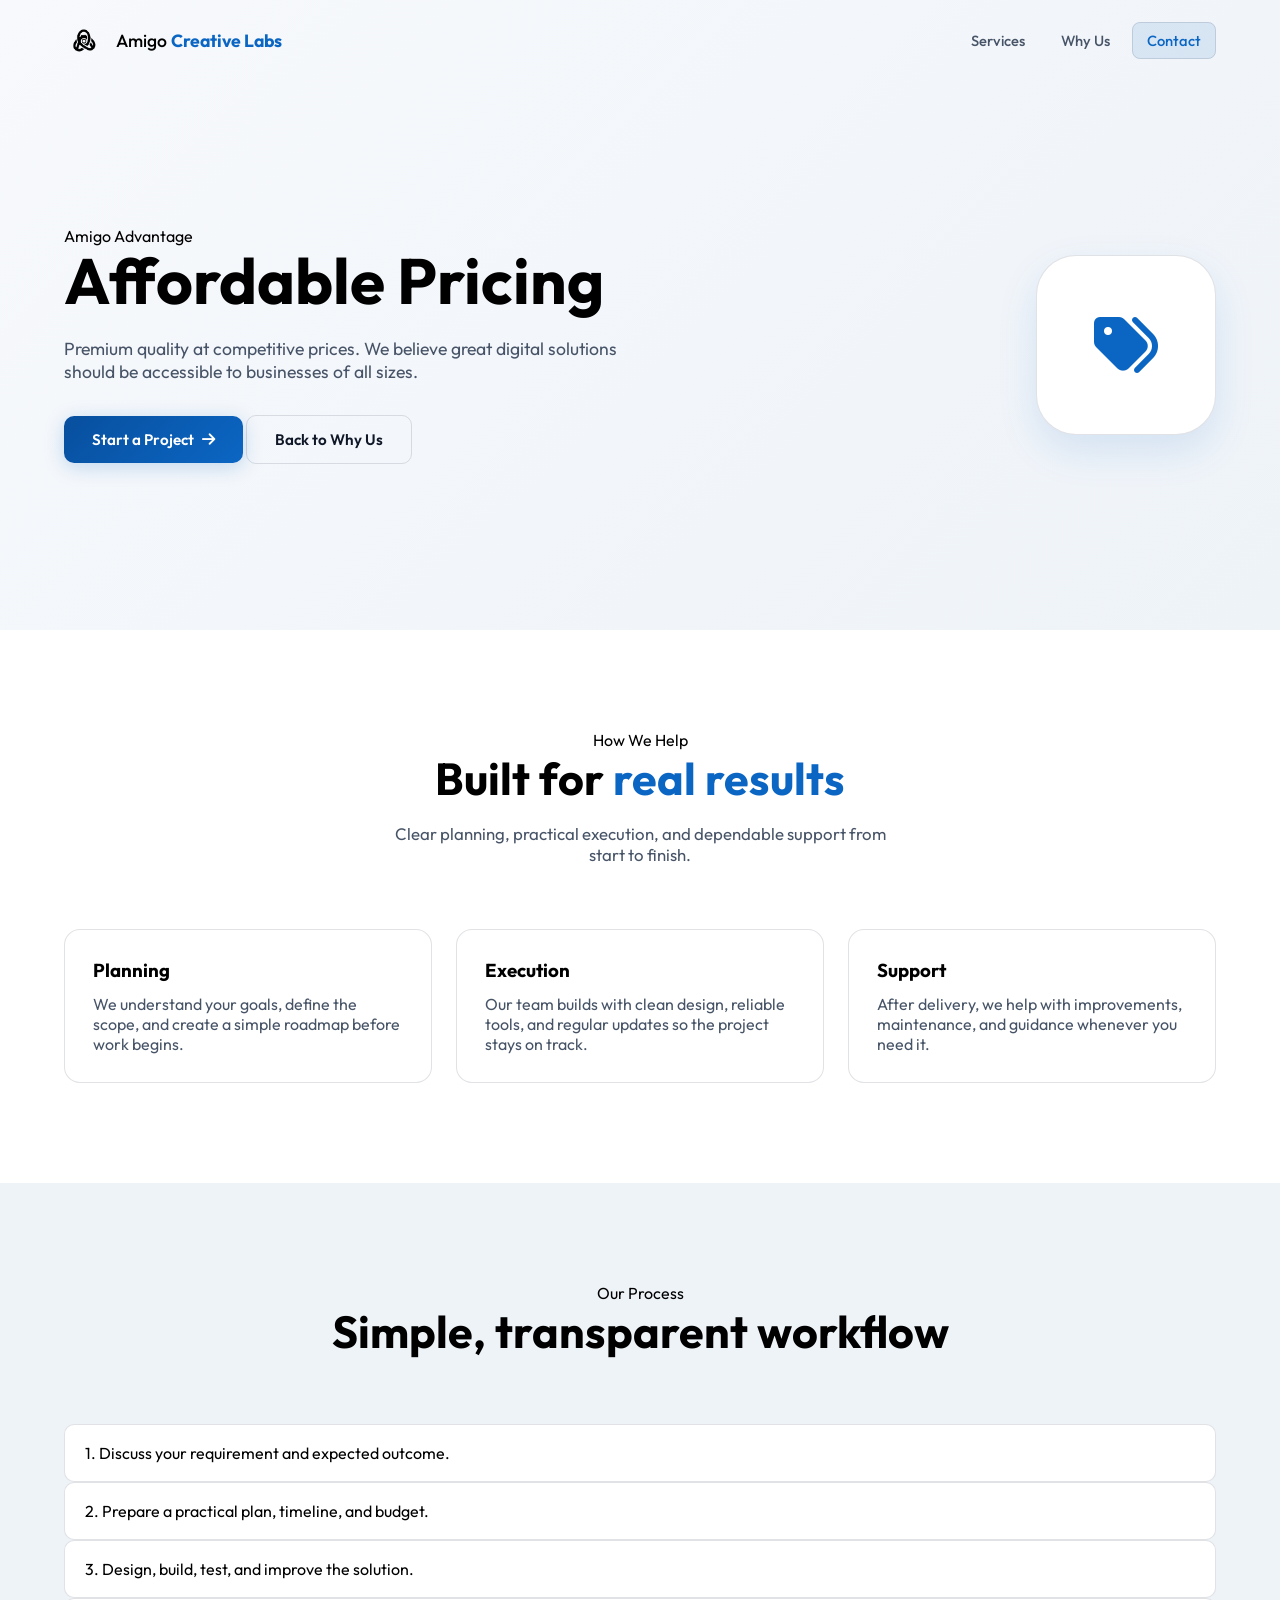
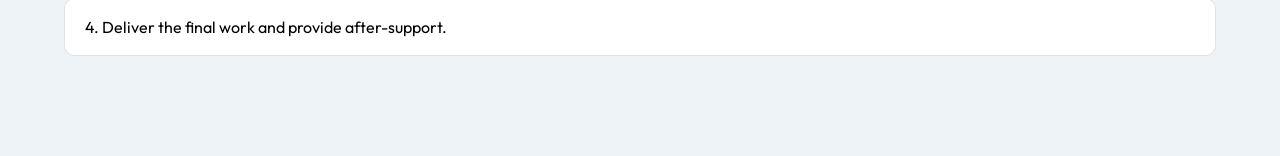
==== pages/advantages/affordable-pricing.html @ 3d48fb28 "first commit" ====
<!DOCTYPE html>
<html lang="en">
<head>
  <meta charset="UTF-8" />
  <meta name="viewport" content="width=device-width, initial-scale=1.0" />
  <title>Affordable Pricing | Amigo Creative Labs</title>
  <link rel="stylesheet" href="../../style.css" />
  <link rel="stylesheet" href="https://cdnjs.cloudflare.com/ajax/libs/font-awesome/6.5.0/css/all.min.css" />
  <link href="https://fonts.googleapis.com/css2?family=Outfit:wght@300;400;500;600;700;800&family=Space+Mono:wght@400;700&display=swap" rel="stylesheet" />
</head>
<body>
  <nav id="navbar" class="scrolled">
    <div class="nav-container">
      <a href="../../index.html#home" class="nav-logo">
        <img src="../../logo bg.png" alt="Amigo Creative Labs" />
        <span>Amigo <strong>Creative Labs</strong></span>
      </a>
      <ul class="nav-links open-on-page">
        <li><a href="../../index.html#services">Services</a></li>
        <li><a href="../../index.html#why-us">Why Us</a></li>
        <li><a href="../../index.html#contact" class="nav-cta">Contact</a></li>
      </ul>
    </div>
  </nav>
  <main>
    <section class="page-hero">
      <div class="container page-hero-grid">
        <div>
          <div class="section-label">Amigo Advantage</div>
          <h1>Affordable Pricing</h1>
          <p>Premium quality at competitive prices. We believe great digital solutions should be accessible to businesses of all sizes.</p>
          <a href="../../index.html#contact" class="btn btn-primary">Start a Project <i class="fas fa-arrow-right"></i></a>
          <a href="../../index.html#why-us" class="btn btn-outline">Back to Why Us</a>
        </div>
        <div class="page-icon"><i class="fas fa-tags"></i></div>
      </div>
    </section>
    <section class="section-pad">
      <div class="container">
        <div class="section-head">
          <div class="section-label">How We Help</div>
          <h2>Built for <span class="accent-text">real results</span></h2>
          <p>Clear planning, practical execution, and dependable support from start to finish.</p>
        </div>
        <div class="detail-grid">
          <article class="detail-card"><h3>Planning</h3><p>We understand your goals, define the scope, and create a simple roadmap before work begins.</p></article>
          <article class="detail-card"><h3>Execution</h3><p>Our team builds with clean design, reliable tools, and regular updates so the project stays on track.</p></article>
          <article class="detail-card"><h3>Support</h3><p>After delivery, we help with improvements, maintenance, and guidance whenever you need it.</p></article>
        </div>
      </div>
    </section>
    <section class="section-pad about">
      <div class="container">
        <div class="section-head">
          <div class="section-label">Our Process</div>
          <h2>Simple, transparent workflow</h2>
        </div>
        <ol class="process-list">
          <li>1. Discuss your requirement and expected outcome.</li>
          <li>2. Prepare a practical plan, timeline, and budget.</li>
          <li>3. Design, build, test, and improve the solution.</li>
          <li>4. Deliver the final work and provide after-support.</li>
        </ol>
      </div>
    </section>
  </main>
  <script src="../../script.js"></script>
  
</body>
</html>
---- style.css ----
:root {
  color-scheme: light dark;

  --bg: #f7f9fc;
  --bg2: #eef3f8;
  --surface: #ffffff;
  --surface2: #f3f6fb;
  --border: rgba(15, 23, 42, 0.12);
  --text: #101828;
  --text-muted: #475467;
  --accent: #0b66c3;
  --accent2: #084f9e;
  --accent-glow: rgba(11, 102, 195, 0.11);
  --button-text: #ffffff;
  --white: #ffffff;
  --overlay-text: #ffffff;
  --navbar-shadow: 5 4px 24px rgba(15, 23, 42, 0.08);
  --hero-card-bg: rgba(255, 255, 255, 0.84);
  --radius: 16px;
  --radius-sm: 10px;
  --shadow: 0 10px 32px rgba(15, 23, 42, 0.10);
  --shadow-accent: 0 16px 40px rgba(11, 102, 195, 0.12);
  --transition: all 0.3s ease;
  --font: 'Outfit', sans-serif;
  --font-mono: 'Space Mono', monospace;
}

@media (prefers-color-scheme: dark) {
  :root {
    --bg: #0b1220;
    --bg2: #101827;
    --surface: #151f31;
    --surface2: #1b2638;
    --border: rgba(226, 232, 240, 0.14);
    --text: #f8fafc;
    --text-muted: #cbd5e1;
    --accent: #62b6ff;
    --accent2: #2f80ed;
    --accent-glow: rgba(98, 182, 255, 0.16);
    --button-text: #07111f;
    --navbar-shadow: 0 4px 24px rgba(0, 0, 0, 0.35);
    --hero-card-bg: rgba(21, 31, 49, 0.88);
    --shadow: 0 10px 32px rgba(0, 0, 0, 0.35);
    --shadow-accent: 0 16px 40px rgba(47, 128, 237, 0.18);
  }
}

*, *::before, *::after { box-sizing: border-box; margin: 0; padding: 0; }

html { scroll-behavior: smooth; }

body {
  font-family: var(--font);
  background:
    radial-gradient(circle at top left, var(--accent-glow), transparent 32rem),
   
}

body.loading { overflow: hidden; }

img { max-width: 100%; display: block; }
a { text-decoration: none; color: inherit; }
ul { list-style: none; }

.container {
  max-width: 1200px;
  margin: 0 auto;
  padding: 0 24px;
}

.section-pad { padding: 100px 0; }

.section-head {
  text-align: center;
  margin-bottom: 64px;
}
.section-head h2 { font-size: clamp(2rem, 4vw, 2.8rem); font-weight: 700; margin-bottom: 16px; }
.section-head p { color: var(--text-muted); max-width: 520px; margin: 0 auto; font-size: 1.05rem; }

.accent-text {
  color: var(--accent);
  position: relative;
}
rom { width: 0; } to { width: 100%; } 
@keyframes pulse { 0%, 100% { opacity: 1; transform: scale(1); } 50% { opacity: 0.6; transform: scale(0.95); } }

/* Navbar */
#navbar {
  position: fixed;
  top: 0; left: 0; right: 0;
  z-index: 1000;
  padding: 20px 0;
  transition: var(--transition);
  
}
#navbar.scrolled {
  background: color-mix(in srgb, var(--bg) 75%, transparent);

  backdrop-filter: blur(24px);
  -webkit-backdrop-filter: blur(24px);

  border-bottom: 1px solid var(--border);
  box-shadow: 0 8px 32px rgba(0,0,0,.12);

  padding: 12px 0;
}
.nav-container {
  max-width: 1200px;
  margin: 0 auto;
  padding: 0 24px;
  display: flex;
  align-items: center;
  justify-content: space-between;
}
.nav-logo {
  display: flex;
  align-items: center;
  gap: 12px;
  font-size: 1.1rem;
  font-weight: 500;
}
.nav-logo img {
  width: 40px;
  height: 40px;
  object-fit: contain;
  filter: brightness(2) invert(0);
}
.nav-logo strong { color: var(--accent); font-weight: 700; }
.nav-links {
  display: flex;
  align-items: center;
  gap: 8px;
}
.nav-links a {
  font-size: 0.92rem;
  font-weight: 500;
  color: var(--text-muted);
  padding: 8px 14px;
  border-radius: 8px;
  transition: var(--transition);
}
.nav-links a:hover { color: var(--text); background: var(--surface); }
.nav-links .nav-cta {
  color: var(--accent);
  border: 1px solid var(--border);
  background: var(--accent-glow);
}
.nav-links .nav-cta:hover { background: var(--accent); color: var(--button-text); }

.hamburger {
  display: none;
  flex-direction: column;
  gap: 5px;
  background: none;
  border: none;
  cursor: pointer;
  padding: 6px;
}
.hamburger span {
  display: block; width: 24px; height: 2px;
  background: var(--text);
  border-radius: 2px;
  transition: var(--transition);
}
.hamburger.active span:nth-child(1) { transform: translateY(7px) rotate(45deg); }
.hamburger.active span:nth-child(2) { opacity: 0; }
.hamburger.active span:nth-child(3) { transform: translateY(-7px) rotate(-45deg); }

/* Buttons */
.btn {
  display: inline-flex;
  align-items: center;
  gap: 8px;
  padding: 14px 28px;
  border-radius: var(--radius-sm);
  font-family: var(--font);
  font-size: 0.95rem;
  font-weight: 600;
  cursor: pointer;
  border: none;
  transition: var(--transition);
}
.btn-primary {
  background: linear-gradient(135deg, var(--accent2), var(--accent));
  color: var(--button-text);
  box-shadow: 0 4px 20px rgba(11, 102, 195, 0.22);
}
.btn-primary:hover {
  transform: translateY(-2px);
  box-shadow: 0 8px 30px rgba(0, 170, 255, 0.4);
}
.btn-outline {
  background: transparent;
  color: var(--text);
  border: 1px solid var(--border);
}
.btn-outline:hover {
  background: var(--surface);
  border-color: var(--accent);
  color: var(--accent);
  transform: translateY(-2px);
}
.full-width { width: 100%; justify-content: center; }

/* Hero */
.hero {
  min-height: 100vh;
  display: grid;
  grid-template-columns: 1fr 1fr;
  align-items: center;
  gap: 64px;
  padding: 120px 5% 80px;
  position: relative;
  overflow: hidden;
  max-width: 1300px;
  margin: 0 auto;
}

.hero-bg {
  position: fixed;
  inset: 0;
  pointer-events: none;
  z-index: -1;
}
.hero-glow {
  position: absolute;
  border-radius: 50%;
  filter: blur(80px);
  opacity: 0.18;
}
.g1 {
  width: 500px; height: 500px;
  background: radial-gradient(circle, #0066cc, transparent);
  top: -100px; left: -100px;
}
.g2 {
  width: 400px; height: 400px;
  background: radial-gradient(circle, #00aaff, transparent);
  bottom: 0; right: 0;
}
.grid-overlay {
  position: absolute;
  inset: 0;
  background-image:
    linear-gradient(var(--border) 1px, transparent 1px),
    linear-gradient(90deg, var(--border) 1px, transparent 1px);
  background-size: 60px 60px;
  opacity: 0.4;
 
}

.hero-badge {
  display: inline-flex;
  align-items: center;
  gap: 8px;
  font-family: var(--font-mono);
  font-size: 0.78rem;
  letter-spacing: 1px;
  color: var(--accent);
  background: var(--accent-glow);
  border: 1px solid var(--border);
  padding: 6px 16px;
  border-radius: 100px;
  margin-bottom: 24px;
}
.hero-badge i { font-size: 0.6rem; animation: blink 1.5s infinite; }
@keyframes blink { 0%, 100% { opacity: 1; } 50% { opacity: 0.3; } }

.hero-content h1 {
  font-size: clamp(2.4rem, 5vw, 4rem);
  font-weight: 800;
  line-height: 1.15;
  margin-bottom: 20px;
  letter-spacing: -0.5px;
}
.hero-content p {
  font-size: 1.1rem;
  color: var(--text-muted);
  max-width: 480px;
  margin-bottom: 36px;
  
}
.hero-btns { display: flex; gap: 16px; flex-wrap: wrap; margin-bottom: 48px; }
.hero-stats { display: flex; align-items: center; gap: 24px; }
.stat span {
  display: block;
  font-size: 1.8rem;
  font-weight: 800;
  color: var(--accent);
  font-family: var(--font-mono);
  line-height: 1;
}
.stat p { font-size: 0.82rem; color: var(--text-muted); margin-top: 4px; }
.stat-divider { width: 1px; height: 40px; background: var(--border); }

.hero-visual {
  position: relative;
  display: flex;
  align-items: center;
  justify-content: center;

}
.hero-img-wrap {
  width: 100%;
  max-width: 440px;
  border-radius: 24px;
  overflow: hidden;
  border: 1px solid var(--border);
  box-shadow: var(--shadow-accent);
  position: relative;
  z-index: 1;
}
.hero-img-wrap img { width: 100%; height: auto; }

.hero-card-float {
  position: absolute;
  display: flex;
  align-items: center;
  gap: 10px;
  background: var(--hero-card-bg);
  border: 1px solid var(--border);
  border-radius: 12px;
  padding: 12px 18px;
  font-size: 0.85rem;
  font-weight: 600;
  color: var(--text);
  z-index: 2;
  box-shadow: var(--shadow);
}
.hero-card-float i { color: var(--accent); font-size: 1rem; }
.card-1 { top: 10%; left: -10%; animation: floatY 3s ease-in-out infinite; }
.card-2 { bottom: 20%; right: -12%; animation: floatY 3.5s ease-in-out infinite 0.5s; }
.card-3 { top: 60%; left: -12%; animation: floatY 4s ease-in-out infinite 1s; }

@keyframes floatY {
  0%, 100% { transform: translateY(0); }
  50% { transform: translateY(-10px); }
}

/* About */
.about { background: var(--bg2); }
.about-grid {
  display: grid;
  grid-template-columns: 1fr 1fr;
  gap: 80px;
  align-items: center;
}
.about-img-wrap {
  position: relative;
  border-radius: 24px;
  overflow: hidden;
  border: 1px solid var(--border);
}
.about-img-wrap img { width: 100%; height: 100%; object-fit: cover; }
.about-img-badge {
  position: absolute;
  bottom: 20px; right: 0px;
  background: var(--surface2);
  border: 1px solid var(--border);
  border-radius: 12px;
  padding: 16px 20px;
  display: flex;
  align-items: center;
  gap: 12px;
  box-shadow: var(--shadow);
}
.about-img-badge i { font-size: 1.4rem; color: blue; }
.about-img-badge strong { display: block; font-weight: 700; font-size: 0.95rem; }
.about-img-badge span { font-size: 0.78rem; color: var(--text-muted); }

.about-text-col .section-label { margin-bottom: 16px; }
.about-text-col h2 { font-size: clamp(1.8rem, 3vw, 2.5rem); font-weight: 700; margin-bottom: 20px; }
.about-text-col p { color: var(--text-muted); margin-bottom: 16px; }
.about-cards {
  display: grid;
  grid-template-columns: 1fr 1fr;
  gap: 16px;
  margin: 32px 0;
}
.about-stat-card {
  background: var(--surface);
  border: 1px solid var(--border);
  border-radius: var(--radius-sm);
  padding: 18px;
  display: flex;
  align-items: center;
  gap: 14px;
  transition: var(--transition);
}
.about-stat-card:hover { border-color: var(--accent); transform: translateY(-2px); }
.about-stat-card i { font-size: 1.4rem; color: var(--accent); }
.about-stat-card strong { display: block; font-size: 1.2rem; font-weight: 700; font-family: var(--font-mono); }
.about-stat-card span { font-size: 0.8rem; color: var(--text-muted); }

/* Services */
.services { background: var(--bg); }
.services-grid {
  display: grid;
  grid-template-columns: repeat(3, 1fr);
  gap: 24px;
}
.service-card {
  background: var(--surface);
  border: 1px solid var(--border);
  border-radius: var(--radius);
  padding: 36px 28px;
  transition: var(--transition);
  position: relative;
  overflow: hidden;
}
.service-card::before {
  content: '';
  position: absolute;
  top: 0; left: 0; right: 0;
  height: 2px;
  background: linear-gradient(90deg, var(--accent2), var(--accent));
  opacity: 0;
  transition: var(--transition);
}
.service-card:hover { transform: translateY(-6px); border-color: var(--accent); box-shadow: var(--shadow-accent); }
.service-card:hover::before { opacity: 1; }
.service-icon {
  width: 56px; height: 56px;
  background: var(--accent-glow);
  border: 1px solid var(--border);
  border-radius: 14px;
  display: flex;
  align-items: center;
  justify-content: center;
  font-size: 1.4rem;
  color: var(--accent);
  margin-bottom: 20px;
  transition: var(--transition);
}
.service-card:hover .service-icon { background: var(--accent); color: var(--overlay-text); border-color: transparent; }
.service-card h3 { font-size: 1.15rem; font-weight: 600; margin-bottom: 12px; }
.service-card p { color: var(--text-muted); font-size: 0.9rem; line-height: 1.7; margin-bottom: 20px; }
.service-link {
  display: inline-flex;
  align-items: center;
  gap: 8px;
  font-size: 0.85rem;
  font-weight: 600;
  color: var(--accent);
  transition: var(--transition);
}
.service-link:hover { gap: 12px; }

/* Why Us */
.why-us { background: var(--bg2); }
.why-grid {
  display: grid;
  grid-template-columns: repeat(4, 1fr);
  gap: 24px;
}
.why-card {
  background: var(--surface);
  border: 1px solid var(--border);
  border-radius: var(--radius);
  padding: 36px 24px;
  text-align: center;
  transition: var(--transition);
}
.why-card:hover { transform: translateY(-6px); border-color: var(--accent); box-shadow: var(--shadow-accent); }
.why-icon {
  width: 68px; height: 68px;
  background: var(--accent-glow);
  border: 1px solid var(--border);
  border-radius: 50%;
  display: flex;
  align-items: center;
  justify-content: center;
  font-size: 1.5rem;
  color: var(--accent);
  margin: 0 auto 20px;
  transition: var(--transition);
}
.why-card:hover .why-icon { background: var(--accent); color: var(--overlay-text); }
.why-card h3 { font-size: 1.05rem; font-weight: 600; margin-bottom: 12px; }
.why-card p { color: var(--text-muted); font-size: 0.88rem; }

/* Portfolio */
.portfolio { background: var(--bg); }
.portfolio-grid {
  display: grid;
  grid-template-columns: repeat(3, 1fr);
  gap: 20px;
}
.portfolio-item { border-radius: var(--radius); overflow: hidden; }
.portfolio-img {
  position: relative;
  aspect-ratio: 4/3;
  cursor: pointer;
  overflow: hidden;
}
.portfolio-placeholder {
  width: 100%;
  height: 100%;
  background: var(--surface2);
  border: 1px solid var(--border);
  display: flex;
  flex-direction: column;
  align-items: center;
  justify-content: center;
  gap: 12px;
  color: var(--text-muted);
  transition: var(--transition);
}
.portfolio-placeholder i { font-size: 2.5rem; color: var(--accent); opacity: 0.5; }
.portfolio-placeholder span { font-size: 0.9rem; font-weight: 500; }
.portfolio-overlay {
  position: absolute;
  inset: 0;
  background: linear-gradient(to top, rgba(0,40,80,0.95) 0%, rgba(0,102,204,0.7) 100%);
  display: flex;
  flex-direction: column;
  align-items: center;
  justify-content: center;
  gap: 6px;
  opacity: 0;
  transform: scale(1.05);
  transition: all 0.35s ease;
}
.portfolio-item:hover .portfolio-overlay { opacity: 1; transform: scale(1); }
.portfolio-item:hover .portfolio-placeholder { transform: scale(1.05); }
.portfolio-overlay h4 { font-size: 1rem; font-weight: 600; color: var(--overlay-text); }
.portfolio-overlay p { font-size: 0.82rem; color: rgba(255,255,255,0.7); }
.portfolio-btn {
  margin-top: 10px;
  width: 40px; height: 40px;
  background: var(--accent);
  border-radius: 50%;
  display: flex;
  align-items: center;
  justify-content: center;
  color: var(--overlay-text);
  font-size: 0.8rem;
  transition: var(--transition);
}
.portfolio-btn:hover { background: var(--overlay-text); color: var(--accent); }

/* Testimonials */
.testimonials { background: var(--bg2); }
.testimonial-slider { overflow: hidden; position: relative; }
.testimonial-track {
  display: flex;
  transition: transform 0.5s ease;
}
.testimonial-card {
  min-width: 100%;
  background: var(--surface);
  border: 1px solid var(--border);
  border-radius: var(--radius);
  padding: 48px 40px;
  position: relative;
}
.t-quote { font-size: 2rem; color: var(--accent); opacity: 0.4; margin-bottom: 16px; }
.testimonial-card > p { font-size: 1.05rem; color: var(--text-muted); line-height: 1.8; margin-bottom: 28px; font-style: italic; }
.t-author { display: flex; align-items: center; gap: 16px; margin-bottom: 16px; }
.t-avatar {
  width: 48px; height: 48px;
  background: var(--accent-glow);
  border: 2px solid var(--accent);
  border-radius: 50%;
  display: flex;
  align-items: center;
  justify-content: center;
  font-size: 1.2rem;
  color: var(--accent);
}
.t-author strong { display: block; font-weight: 600; }
.t-author span { font-size: 0.82rem; color: var(--text-muted); }
.t-stars i { color: #f59e0b; font-size: 0.85rem; }
.testimonial-controls {
  display: flex;
  align-items: center;
  justify-content: center;
  gap: 24px;
  margin-top: 32px;
}
.t-btn {
  width: 42px; height: 42px;
  background: var(--surface);
  border: 1px solid var(--border);
  border-radius: 50%;
  color: var(--text);
  cursor: pointer;
  font-size: 0.9rem;
  transition: var(--transition);
  display: flex;
  align-items: center;
  justify-content: center;
}
.t-btn:hover { background: var(--accent); border-color: var(--accent); color: var(--overlay-text); }
.t-dots { display: flex; gap: 8px; }
.t-dot {
  width: 8px; height: 8px;
  border-radius: 50%;
  background: var(--border);
  cursor: pointer;
  transition: var(--transition);
}
.t-dot.active { background: var(--accent); width: 24px; border-radius: 4px; }

/* Contact */
.contact { background: var(--bg); }
.contact-grid {
  display: grid;
  grid-template-columns: 1fr 1.5fr;
  gap: 48px;
  align-items: start;
}
.contact-info { display: flex; flex-direction: column; gap: 16px; }
.contact-card {
  background: var(--surface);
  border: 1px solid var(--border);
  border-radius: var(--radius-sm);
  padding: 20px 24px;
  display: flex;
  align-items: center;
  gap: 16px;
  transition: var(--transition);
}
.contact-card:hover { border-color: var(--accent); }
.contact-icon {
  width: 44px; height: 44px;
  background: var(--accent-glow);
  border: 1px solid var(--border);
  border-radius: 10px;
  display: flex;
  align-items: center;
  justify-content: center;
  font-size: 1rem;
  color: var(--accent);
  flex-shrink: 0;
}
.contact-card h4 { font-size: 0.85rem; font-weight: 500; color: var(--text-muted); margin-bottom: 4px; }
.contact-card a, .contact-card p { font-size: 0.95rem; color: var(--text); transition: var(--transition); }
.contact-card a:hover { color: var(--accent); }
.map-placeholder { margin-top: 8px; border-radius: var(--radius-sm); overflow: hidden; }

.contact-form-wrap {
  background: var(--surface);
  border: 1px solid var(--border);
  border-radius: var(--radius);
  padding: 40px;
}
.form-row { display: grid; grid-template-columns: 1fr 1fr; gap: 16px; }
.form-group { display: flex; flex-direction: column; gap: 8px; margin-bottom: 16px; }
.form-group label { font-size: 0.85rem; font-weight: 500; color: var(--text-muted); }
.form-group input, .form-group textarea {
  background: var(--bg2);
  border: 1px solid var(--border);
  border-radius: var(--radius-sm);
  padding: 12px 16px;
  color: var(--text);
  font-family: var(--font);
  font-size: 0.95rem;
  transition: var(--transition);
  outline: none;
  resize: vertical;
}
.form-group input:focus, .form-group textarea:focus {
  border-color: var(--accent);
  box-shadow: 0 0 0 3px var(--accent-glow);
}
.form-group input::placeholder, .form-group textarea::placeholder { color: var(--text-muted); opacity: 0.6; }

/* Footer */
.footer { background: var(--bg2); border-top: 1px solid var(--border); }
.footer-top { padding: 80px 0 48px; }
.footer-grid {
  display: grid;
  grid-template-columns: 2fr 1fr 1fr 1.4fr;
  gap: 48px;
}
.footer-logo {
  display: flex;
  align-items: center;
  gap: 12px;
  font-size: 1.1rem;
  margin-bottom: 16px;
}
.footer-logo img { width: 36px; filter: brightness(1); }
.footer-logo strong { color: var(--accent); }
.footer-brand p { color: var(--text-muted); font-size: 0.9rem; line-height: 1.7; max-width: 280px; margin-bottom: 24px; }
.footer-socials { display: flex; gap: 10px; }
.footer-socials a {
  width: 38px; height: 38px;
  background: var(--surface);
  border: 1px solid var(--border);
  border-radius: 8px;
  display: flex;
  align-items: center;
  justify-content: center;
  font-size: 0.85rem;
  color: var(--text-muted);
  transition: var(--transition);
}
.footer-socials a:hover { background: var(--accent); border-color: var(--accent); color: var(--overlay-text); }
.footer-col h4 { font-size: 0.95rem; font-weight: 600; margin-bottom: 20px; }
.footer-col ul li { margin-bottom: 10px; }
.footer-col ul a {
  font-size: 0.88rem;
  color: var(--text-muted);
  display: flex;
  align-items: center;
  gap: 8px;
  transition: var(--transition);
}
.footer-col ul a i { font-size: 0.7rem; color: var(--accent); }
.footer-col ul a:hover { color: var(--accent); padding-left: 4px; }
.footer-contact li {
  display: flex;
  align-items: flex-start;
  gap: 12px;
  color: var(--text-muted);
  font-size: 0.88rem;
  margin-bottom: 12px;
}
.footer-contact i { color: var(--accent); margin-top: 4px; flex-shrink: 0; }
.footer-contact a { color: var(--text-muted); transition: var(--transition); }
.footer-contact a:hover { color: var(--accent); }

.footer-bottom {
  border-top: 1px solid var(--border);
  padding: 20px 0;
}
.footer-bottom .container {
  display: flex;
  align-items: center;
  justify-content: space-between;
  flex-wrap: wrap;
  gap: 8px;
}
.footer-bottom p { font-size: 0.85rem; color: var(--text-muted); }

/* Back to top */
.back-to-top {
  position: fixed;
  bottom: 32px; right: 32px;
  width: 44px; height: 44px;
  background: var(--accent);
  border-radius: 50%;
  display: flex;
  align-items: center;
  justify-content: center;
  color: var(--overlay-text);
  font-size: 0.85rem;
  box-shadow: 0 4px 16px rgba(0, 170, 255, 0.4);
  opacity: 0;
  pointer-events: none;
  transform: translateY(10px);
  transition: var(--transition);
  z-index: 999;
}
.back-to-top.visible { opacity: 1; pointer-events: auto; transform: translateY(0); }
.back-to-top:hover { transform: translateY(-3px); }

/* Fade-up animation */
.fade-up {
  opacity: 0;
  transform: translateY(30px);
  transition: opacity 0.6s ease, transform 0.6s ease;
}
.fade-up.visible { opacity: 1; transform: translateY(0); }
.delay-1 { transition-delay: 0.15s; }
.delay-2 { transition-delay: 0.3s; }
.delay-3 { transition-delay: 0.45s; }

/* Responsive */
@media (max-width: 1024px) {
  .hero { grid-template-columns: 1fr; gap: 48px; text-align: center; padding-top: 140px; }
  .hero-content p { margin: 0 auto 36px; }
  .hero-btns { justify-content: center; }
  .hero-stats { justify-content: center; }
  .hero-visual { max-width: 400px; margin: 0 auto; }
  .card-1 { left: -5%; }
  .card-3 { left: -5%; }
  .about-grid { grid-template-columns: 1fr; gap: 40px; }
  .about-img-badge { right: 16px; }
  .services-grid { grid-template-columns: repeat(2, 1fr); }
  .why-grid { grid-template-columns: repeat(2, 1fr); }
  .footer-grid { grid-template-columns: 1fr 1fr; gap: 32px; }
}

@media (max-width: 768px) {
  .section-pad { padding: 72px 0; }
  .nav-links { display: none; flex-direction: column; position: absolute; top: 100%; left: 0; right: 0; background: color-mix(in srgb, var(--surface) 96%, transparent); padding: 20px; border-bottom: 1px solid var(--border); gap: 4px; }
  .nav-links.open { display: flex; }
  .nav-links a { padding: 12px 16px; border-radius: 8px; }
  .hamburger { display: flex; }
  .hero { padding: 120px 5% 60px; }
  .hero-card-float { display: none;  }
  .services-grid { grid-template-columns: 1fr; }
  .why-grid { grid-template-columns: 1fr 1fr; }
  .portfolio-grid { grid-template-columns: repeat(2, 1fr); }
  .contact-grid { grid-template-columns: 1fr; }
  .contact-form-wrap { padding: 28px 20px; }
  .form-row { grid-template-columns: 1fr; }
  .testimonial-card { padding: 32px 24px; }
  .footer-grid { grid-template-columns: 1fr; gap: 32px; }
  .footer-bottom .container { flex-direction: column; text-align: center; }
  .back-to-top { bottom: 20px; right: 20px; }
}

@media (max-width: 480px) {
  .why-grid { grid-template-columns: 1fr; }
  .about-cards { grid-template-columns: 1fr; }
  .portfolio-grid { grid-template-columns: 1fr; }
  .hero-stats { flex-direction: column; gap: 16px; }
  .stat-divider { display: none; }
}
@media (prefers-color-scheme: dark) {
  .footer-logo img,
  .nav-logo img,
  .loader-logo { filter: brightness(1.8); }
}


/* Detail links and under pages */
.card-link {
  display: inline-flex;
  align-items: center;
  gap: 8px;
  margin-top: 18px;
  font-size: 0.85rem;
  font-weight: 600;
  color: var(--accent);
  transition: var(--transition);
}
.card-link:hover { gap: 12px; }

.page-hero {
  min-height: 70vh;
  display: flex;
  align-items: center;
  padding: 140px 0 80px;
  background: linear-gradient(135deg, var(--bg), var(--bg2));
}
.page-hero-grid {
  display: grid;
  grid-template-columns: 1.1fr 0.9fr;
  gap: 56px;
  align-items: center;
}
.page-hero h1 {
  font-size: clamp(2.4rem, 5vw, 4.3rem);
  line-height: 1.1;
  margin-bottom: 20px;
}
.page-hero p {
  max-width: 650px;
  color: var(--text-muted);
  font-size: 1.1rem;
  margin-bottom: 32px;
}
.page-icon {
  width: 180px;
  height: 180px;
  display: grid;
  place-items: center;
  margin-left: auto;
  border-radius: 40px;
  background: var(--surface);
  border: 1px solid var(--border);
  color: var(--accent);
  font-size: 4rem;
  box-shadow: var(--shadow-accent);
}
.detail-grid {
  display: grid;
  grid-template-columns: repeat(3, 1fr);
  gap: 24px;
}
.detail-card {
  background: var(--surface);
  border: 1px solid var(--border);
  border-radius: var(--radius);
  padding: 28px;
}
.detail-card h3 { margin-bottom: 12px; }
.detail-card p { color: var(--text-muted); }
.process-list {
  list-style: none;
  padding-left: 0;
}

.process-list li {
  background: var(--surface);
  border: 1px solid var(--border);
  border-radius: var(--radius-sm);
  padding: 18px 20px;
  position: relative;
}

.process-list li::before {
  content: none;
  display: none;
}
@media (max-width: 768px) {
  .page-hero-grid, .detail-grid { grid-template-columns: 1fr; }
  .page-icon { margin: 0; width: 140px; height: 140px; font-size: 3rem; }
}
/* Light mode → dark logo */
.nav-logo img,
.footer-logo img {
    filter: brightness(0);
    transition: filter .3s ease;
}

/* Dark mode → white logo */
@media (prefers-color-scheme: dark) {
    .nav-logo img,
    .footer-logo img{
        filter: brightness(0) invert(1);
    }
}
/* About image background */
.about-img-wrap {
    background: var(--surface); /* light mode */
}

/* Dark mode */
@media (prefers-color-scheme: dark) {
    .about-img-wrap {
        background: rgb(1, 1, 39); /* soft dark blue */
    }

    .about-img-wrap img {
           background: var(--surface);
    }
}
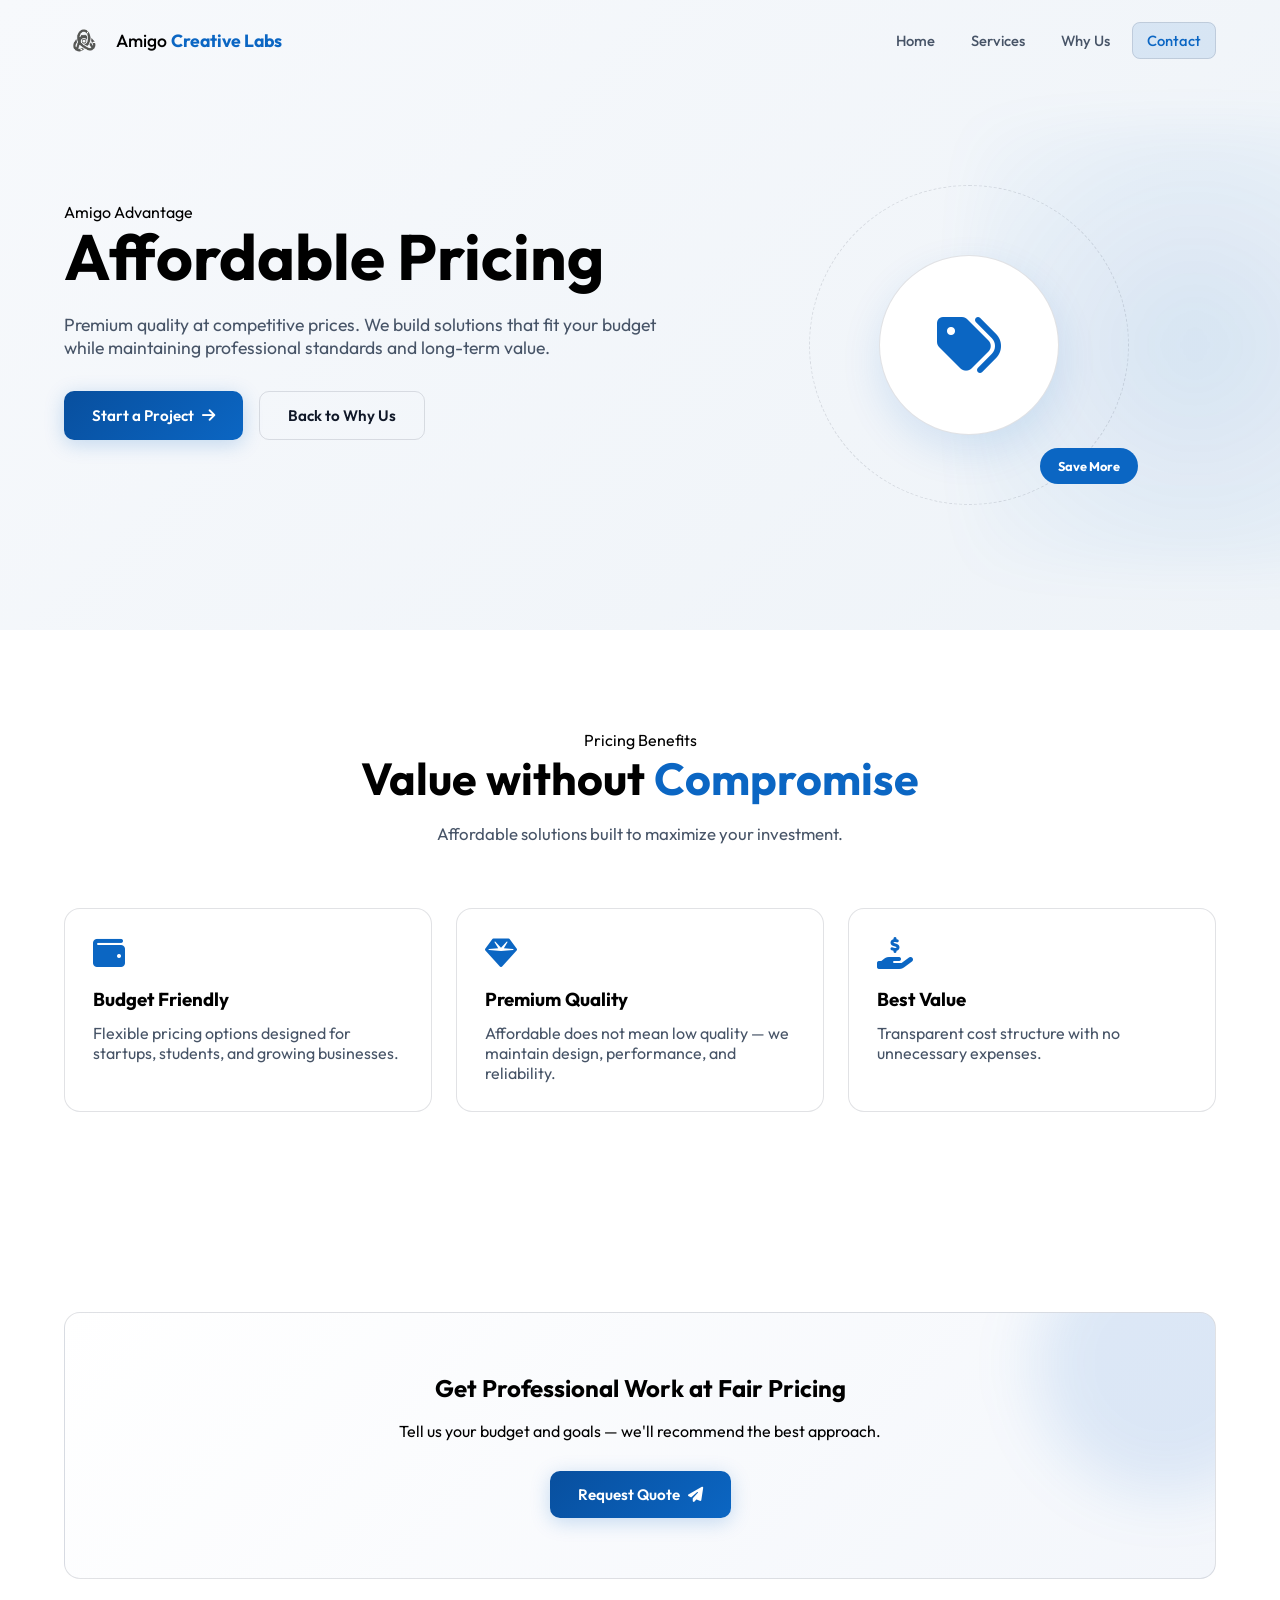
==== commit 01b5fcdf: "fix theme folder" ====
--- a/pages/advantages/affordable-pricing.html
+++ b/pages/advantages/affordable-pricing.html
@@ -1,70 +1,151 @@
 <!DOCTYPE html>
 <html lang="en">
 <head>
-  <meta charset="UTF-8" />
-  <meta name="viewport" content="width=device-width, initial-scale=1.0" />
-  <title>Affordable Pricing | Amigo Creative Labs</title>
-  <link rel="stylesheet" href="../../style.css" />
-  <link rel="stylesheet" href="https://cdnjs.cloudflare.com/ajax/libs/font-awesome/6.5.0/css/all.min.css" />
-  <link href="https://fonts.googleapis.com/css2?family=Outfit:wght@300;400;500;600;700;800&family=Space+Mono:wght@400;700&display=swap" rel="stylesheet" />
+<link rel="icon" href="../../logo bg.png" type="image/x-icon" />
+<meta charset="UTF-8">
+<meta name="viewport" content="width=device-width, initial-scale=1.0">
+
+<title>Affordable Pricing | Amigo Creative Labs</title>
+
+<link rel="stylesheet" href="../../style.css">
+
+<link rel="stylesheet"
+href="https://cdnjs.cloudflare.com/ajax/libs/font-awesome/6.5.0/css/all.min.css">
+
+<link href="https://fonts.googleapis.com/css2?family=Outfit:wght@300;400;500;600;700;800&family=Space+Mono:wght@400;700&display=swap"
+rel="stylesheet">
 </head>
+
 <body>
-  <nav id="navbar" class="scrolled">
-    <div class="nav-container">
-      <a href="../../index.html#home" class="nav-logo">
+
+<nav id="navbar" class="scrolled">
+<div class="nav-container">
+
+  <a href="../../index.html#home" class="nav-logo">
         <img src="../../logo bg.png" alt="Amigo Creative Labs" />
-        <span>Amigo <strong>Creative Labs</strong></span>
-      </a>
-      <ul class="nav-links open-on-page">
-        <li><a href="../../index.html#services">Services</a></li>
-        <li><a href="../../index.html#why-us">Why Us</a></li>
-        <li><a href="../../index.html#contact" class="nav-cta">Contact</a></li>
-      </ul>
-    </div>
-  </nav>
-  <main>
-    <section class="page-hero">
-      <div class="container page-hero-grid">
-        <div>
-          <div class="section-label">Amigo Advantage</div>
-          <h1>Affordable Pricing</h1>
-          <p>Premium quality at competitive prices. We believe great digital solutions should be accessible to businesses of all sizes.</p>
-          <a href="../../index.html#contact" class="btn btn-primary">Start a Project <i class="fas fa-arrow-right"></i></a>
-          <a href="../../index.html#why-us" class="btn btn-outline">Back to Why Us</a>
-        </div>
-        <div class="page-icon"><i class="fas fa-tags"></i></div>
-      </div>
-    </section>
-    <section class="section-pad">
-      <div class="container">
-        <div class="section-head">
-          <div class="section-label">How We Help</div>
-          <h2>Built for <span class="accent-text">real results</span></h2>
-          <p>Clear planning, practical execution, and dependable support from start to finish.</p>
-        </div>
-        <div class="detail-grid">
-          <article class="detail-card"><h3>Planning</h3><p>We understand your goals, define the scope, and create a simple roadmap before work begins.</p></article>
-          <article class="detail-card"><h3>Execution</h3><p>Our team builds with clean design, reliable tools, and regular updates so the project stays on track.</p></article>
-          <article class="detail-card"><h3>Support</h3><p>After delivery, we help with improvements, maintenance, and guidance whenever you need it.</p></article>
-        </div>
-      </div>
-    </section>
-    <section class="section-pad about">
-      <div class="container">
-        <div class="section-head">
-          <div class="section-label">Our Process</div>
-          <h2>Simple, transparent workflow</h2>
-        </div>
-        <ol class="process-list">
-          <li>1. Discuss your requirement and expected outcome.</li>
-          <li>2. Prepare a practical plan, timeline, and budget.</li>
-          <li>3. Design, build, test, and improve the solution.</li>
-          <li>4. Deliver the final work and provide after-support.</li>
-        </ol>
-      </div>
-    </section>
-  </main>
-  <script src="../../script.js"></script>
-  
+<span>Amigo <strong>Creative Labs</strong></span>
+</a>
+
+<ul class="nav-links open-on-page">
+<li><a href="../../index.html#home">Home</a></li>
+<li><a href="../../index.html#services">Services</a></li>
+<li><a href="../../index.html#why-us">Why Us</a></li>
+<li><a href="../../index.html#contact" class="nav-cta">Contact</a></li>
+</ul>
+
+</div>
+</nav>
+
+<main>
+
+<section class="page-hero price-hero">
+
+<div class="container page-hero-grid">
+
+<div class="price-text">
+
+<div class="section-label">
+Amigo Advantage
+</div>
+
+<h1>Affordable Pricing</h1>
+
+<p>
+Premium quality at competitive prices.
+We build solutions that fit your budget while maintaining professional standards and long-term value.
+</p>
+
+<div class="hero-btns">
+
+<a href="../../index.html#contact"
+class="btn btn-primary">
+
+Start a Project
+<i class="fas fa-arrow-right"></i>
+</a>
+<a href="../../index.html#why-us"
+class="btn btn-outline">
+
+Back to Why Us
+
+</a>
+</div>
+</div>
+<div class="price-circle">
+<div class="price-ring">
+<div class="price-icon">
+<i class="fas fa-tags"></i>
+</div>
+<div class="save-badge">
+Save More
+</div>
+</div>
+</div>
+</div>
+</section>
+<section class="section-pad">
+<div class="container">
+<div class="section-head">
+<div class="section-label">
+Pricing Benefits
+</div>
+<h2>
+Value without
+<span class="accent-text">
+Compromise
+</span>
+</h2>
+<p>
+Affordable solutions built to maximize your investment.
+</p>
+</div>
+<div class="detail-grid">
+<article class="detail-card price-card">
+<i class="fas fa-wallet"></i>
+<h3>Budget Friendly</h3>
+<p>
+Flexible pricing options designed for startups,
+students, and growing businesses.
+</p>
+</article>
+<article class="detail-card price-card">
+<i class="fas fa-gem"></i>
+<h3>Premium Quality</h3>
+<p>
+Affordable does not mean low quality —
+we maintain design, performance, and reliability.
+</p>
+</article>
+<article class="detail-card price-card">
+<i class="fas fa-hand-holding-dollar"></i>
+<h3>Best Value</h3>
+<p>
+Transparent cost structure with no unnecessary expenses.
+</p>
+</article>
+</div>
+</div>
+</section>
+<section class="section-pad">
+<div class="container">
+<div class="pricing-cta">
+<h2>
+Get Professional Work at Fair Pricing
+</h2>
+<p>
+Tell us your budget and goals —
+we'll recommend the best approach.
+</p>
+<a href="../../index.html#contact"
+class="btn btn-primary">
+
+Request Quote
+<i class="fas fa-paper-plane"></i>
+</a>
+</div>
+</div>
+</section>
+</main>
+<script src="../../script.js"></script>
 </body>
-</html>
+</html>
--- a/style.css
+++ b/style.css
@@ -478,67 +478,126 @@
 .why-card:hover .why-icon { background: var(--accent); color: var(--overlay-text); }
 .why-card h3 { font-size: 1.05rem; font-weight: 600; margin-bottom: 12px; }
 .why-card p { color: var(--text-muted); font-size: 0.88rem; }
-
 /* Portfolio */
-.portfolio { background: var(--bg); }
+.portfolio {
+  background: var(--bg);
+}
+
 .portfolio-grid {
   display: grid;
   grid-template-columns: repeat(3, 1fr);
-  gap: 20px;
-}
-.portfolio-item { border-radius: var(--radius); overflow: hidden; }
+  gap: 28px;
+}
+
+.portfolio-item {
+  border-radius: var(--radius);
+  overflow: hidden;
+}
+
 .portfolio-img {
   position: relative;
-  aspect-ratio: 4/3;
+  min-height: 360px;
   cursor: pointer;
   overflow: hidden;
-}
+  border-radius: var(--radius);
+  border: 1px solid var(--border);
+  background: var(--surface2);
+}
+
 .portfolio-placeholder {
   width: 100%;
   height: 100%;
-  background: var(--surface2);
-  border: 1px solid var(--border);
+  min-height: 360px;
+  background: linear-gradient(145deg, var(--surface), var(--surface2));
   display: flex;
   flex-direction: column;
   align-items: center;
   justify-content: center;
-  gap: 12px;
-  color: var(--text-muted);
+  gap: 18px;
+  color: var(--text);
   transition: var(--transition);
 }
-.portfolio-placeholder i { font-size: 2.5rem; color: var(--accent); opacity: 0.5; }
-.portfolio-placeholder span { font-size: 0.9rem; font-weight: 500; }
+
+.portfolio-placeholder i {
+  font-size: 3rem;
+  color: var(--accent);
+  opacity: 0.85;
+}
+
+.portfolio-placeholder span {
+  font-size: 1.05rem;
+  font-weight: 600;
+  text-align: center;
+  padding: 0 20px;
+}
+
 .portfolio-overlay {
   position: absolute;
-  inset: 0;
-  background: linear-gradient(to top, rgba(0,40,80,0.95) 0%, rgba(0,102,204,0.7) 100%);
-  display: flex;
-  flex-direction: column;
-  align-items: center;
-  justify-content: center;
-  gap: 6px;
+  left: 0;
+  right: 0;
+  bottom: 0;
+  min-height: 135px;
+  background: rgba(5, 12, 24, 0.88);
+  backdrop-filter: blur(14px);
+  -webkit-backdrop-filter: blur(14px);
+  padding: 28px 32px;
   opacity: 0;
-  transform: scale(1.05);
+  transform: translateY(100%);
   transition: all 0.35s ease;
 }
-.portfolio-item:hover .portfolio-overlay { opacity: 1; transform: scale(1); }
-.portfolio-item:hover .portfolio-placeholder { transform: scale(1.05); }
-.portfolio-overlay h4 { font-size: 1rem; font-weight: 600; color: var(--overlay-text); }
-.portfolio-overlay p { font-size: 0.82rem; color: rgba(255,255,255,0.7); }
+
+.portfolio-item:hover .portfolio-overlay {
+  opacity: 1;
+  transform: translateY(0);
+}
+
+.portfolio-item:hover .portfolio-placeholder {
+  transform: scale(1.04);
+}
+
+.portfolio-overlay h4 {
+  font-size: 1.2rem;
+  font-weight: 700;
+  color: var(--overlay-text);
+  margin-bottom: 8px;
+}
+
+.portfolio-overlay p {
+  font-size: 0.95rem;
+  color: var(--accent);
+}
+
 .portfolio-btn {
-  margin-top: 10px;
-  width: 40px; height: 40px;
-  background: var(--accent);
-  border-radius: 50%;
+  position: absolute;
+  right: 28px;
+  bottom: 28px;
+  width: 48px;
+  height: 48px;
+  border: 1px solid var(--accent);
+  border-radius: 12px;
   display: flex;
   align-items: center;
   justify-content: center;
-  color: var(--overlay-text);
-  font-size: 0.8rem;
+  color: var(--accent);
+  font-size: 1rem;
   transition: var(--transition);
 }
-.portfolio-btn:hover { background: var(--overlay-text); color: var(--accent); }
-
+
+.portfolio-btn:hover {
+  background: var(--accent);
+  color: var(--button-text);
+}
+
+@media (max-width: 768px) {
+  .portfolio-grid {
+    grid-template-columns: 1fr;
+  }
+
+  .portfolio-img,
+  .portfolio-placeholder {
+    min-height: 300px;
+  }
+}
 /* Testimonials */
 .testimonials { background: var(--bg2); }
 .testimonial-slider { overflow: hidden; position: relative; }
@@ -902,32 +961,3127 @@
   .page-hero-grid, .detail-grid { grid-template-columns: 1fr; }
   .page-icon { margin: 0; width: 140px; height: 140px; font-size: 3rem; }
 }
-/* Light mode → dark logo */
-.nav-logo img,
-.footer-logo img {
-    filter: brightness(0);
-    transition: filter .3s ease;
-}
-
-/* Dark mode → white logo */
-@media (prefers-color-scheme: dark) {
-    .nav-logo img,
-    .footer-logo img{
-        filter: brightness(0) invert(1);
+ /* ── Team Group Photo ─────────────────────────────── */
+    .team-group-section {
+      width: 100%;
+      padding: 0;
+      margin: 0;
     }
-}
-/* About image background */
-.about-img-wrap {
-    background: var(--surface); /* light mode */
-}
-
-/* Dark mode */
-@media (prefers-color-scheme: dark) {
-    .about-img-wrap {
-        background: rgb(1, 1, 39); /* soft dark blue */
+
+    .team-group-photo {
+      width: 100%;
+      max-height: 520px;
+      overflow: hidden;
+      position: relative;
     }
 
-    .about-img-wrap img {
-           background: var(--surface);
+    .team-group-photo img {
+      width: 100%;
+      height: 100%;
+      max-height: 520px;
+      object-fit: cover;
+      object-position: center top;
+      display: block;
     }
+
+    .team-group-photo .photo-overlay {
+      position: absolute;
+      inset: 0;
+      background: linear-gradient(to top, rgba(0,0,0,0.45) 0%, transparent 60%);
+    }
+
+    .team-group-photo .photo-label {
+      position: absolute;
+      bottom: 1.75rem;
+      left: 50%;
+      transform: translateX(-50%);
+      color: #fff;
+      font-size: 1.1rem;
+      font-weight: 600;
+      letter-spacing: 0.04em;
+      white-space: nowrap;
+      text-shadow: 0 2px 8px rgba(0,0,0,0.3);
+    }
+
+    /* ── Team Individual Grid ─────────────────────────── */
+    .team-section {
+      background: var(--bg, #fff);
+    }
+
+    .team-grid {
+      display: grid;
+      grid-template-columns: repeat(auto-fill, minmax(200px, 1fr));
+      gap: 2rem;
+      margin-top: 2.5rem;
+    }
+
+    .team-card {
+      background: var(--card-bg, #f9f9f9);
+      border-radius: 16px;
+      overflow: hidden;
+      text-align: center;
+      transition: transform 0.3s ease, box-shadow 0.3s ease;
+      box-shadow: 0 2px 12px rgba(0, 0, 0, 0.06);
+    }
+
+    .team-card:hover {
+      transform: translateY(-6px);
+      box-shadow: 0 8px 28px rgba(0, 0, 0, 0.12);
+    }
+
+    .team-photo {
+      width: 100%;
+      aspect-ratio: 1 / 1;
+      overflow: hidden;
+    }
+
+    .team-photo img {
+      width: 100%;
+      height: 100%;
+      object-fit: cover;
+      display: block;
+      transition: transform 0.4s ease;
+    }
+
+    .team-card:hover .team-photo img {
+      transform: scale(1.05);
+    }
+
+    .team-info {
+      padding: 1rem 0.75rem 1.25rem;
+    }
+
+    .team-info h4 {
+      margin: 0 0 0.25rem;
+      font-size: 1rem;
+      font-weight: 600;
+      color: var(--heading-color, #111);
+    }
+
+    .team-info span {
+      font-size: 0.8rem;
+      color: var(--muted, #777);
+      font-weight: 400;
+    }
+
+    @media (max-width: 768px) {
+      .team-group-photo {
+        max-height: 320px;
+      }
+
+      .team-group-photo img {
+        max-height: 320px;
+      }
+
+      .team-group-photo .photo-label {
+        font-size: 0.9rem;
+        bottom: 1rem;
+      }
+    }
+
+    @media (max-width: 480px) {
+      .team-group-photo {
+        max-height: 220px;
+      }
+
+      .team-group-photo img {
+        max-height: 220px;
+      }
+
+      .team-grid {
+        grid-template-columns: repeat(2, 1fr);
+        gap: 1rem;
+      }
+    }
+    /* Modern Technology Page */
+.tech-hero {
+  position: relative;
+  overflow: hidden;
+}
+
+.tech-hero::before {
+  content: "";
+  position: absolute;
+  width: 420px;
+  height: 420px;
+  right: -120px;
+  top: 120px;
+  background: radial-gradient(circle, var(--accent-glow), transparent 70%);
+  filter: blur(10px);
+  animation: techGlow 4s ease-in-out infinite alternate;
+}
+
+@keyframes techGlow {
+  from {
+    transform: scale(0.9);
+    opacity: 0.5;
+  }
+  to {
+    transform: scale(1.15);
+    opacity: 1;
+  }
+}
+
+.tech-hero-text {
+  animation: slideInLeft 0.9s ease forwards;
+}
+
+@keyframes slideInLeft {
+  from {
+    opacity: 0;
+    transform: translateX(-45px);
+  }
+  to {
+    opacity: 1;
+    transform: translateX(0);
+  }
+}
+
+.tech-orbit-wrap {
+  display: flex;
+  justify-content: center;
+  align-items: center;
+}
+
+.tech-orbit {
+  width: 310px;
+  height: 310px;
+  border: 1px dashed var(--border);
+  border-radius: 50%;
+  position: relative;
+  display: grid;
+  place-items: center;
+  animation: orbitRotate 16s linear infinite;
+}
+
+@keyframes orbitRotate {
+  from {
+    transform: rotate(0deg);
+  }
+
+  to {
+    transform: rotate(360deg);
+  }
+}
+
+.tech-core {
+  animation: corePulse 2.4s ease-in-out infinite;
+}
+
+@keyframes corePulse {
+  0%, 100% {
+    transform: scale(1);
+    box-shadow: var(--shadow-accent);
+  }
+
+  50% {
+    transform: scale(1.08);
+    box-shadow: 0 0 45px var(--accent-glow);
+  }
+}
+
+.orbit-dot {
+  width: 58px;
+  height: 58px;
+  border-radius: 50%;
+  background: var(--surface);
+  border: 1px solid var(--border);
+  color: var(--accent);
+  display: grid;
+  place-items: center;
+  font-size: 1.45rem;
+  position: absolute;
+  box-shadow: var(--shadow);
+  animation: dotReverse 16s linear infinite;
+}
+
+@keyframes dotReverse {
+  from {
+    transform: rotate(0deg);
+  }
+
+  to {
+    transform: rotate(-360deg);
+  }
+}
+
+.dot-1 {
+  top: -28px;
+  left: 50%;
+  margin-left: -29px;
+}
+
+.dot-2 {
+  right: -28px;
+  top: 50%;
+  margin-top: -29px;
+}
+
+.dot-3 {
+  bottom: -28px;
+  left: 50%;
+  margin-left: -29px;
+}
+
+.dot-4 {
+  left: -28px;
+  top: 50%;
+  margin-top: -29px;
+}
+
+.tech-card {
+  transition: var(--transition);
+  overflow: hidden;
+  position: relative;
+}
+
+.tech-card::before {
+  content: "";
+  position: absolute;
+  inset: 0;
+  background: linear-gradient(135deg, transparent, var(--accent-glow));
+  opacity: 0;
+  transition: var(--transition);
+}
+
+.tech-card:hover {
+  transform: translateY(-8px);
+  border-color: var(--accent);
+  box-shadow: var(--shadow-accent);
+}
+
+.tech-card:hover::before {
+  opacity: 1;
+}
+
+.tech-card i {
+  position: relative;
+  z-index: 1;
+  font-size: 2rem;
+  color: var(--accent);
+  margin-bottom: 16px;
+}
+
+.tech-card h3,
+.tech-card p {
+  position: relative;
+  z-index: 1;
+}
+
+.tech-stack-grid {
+  display: grid;
+  grid-template-columns: repeat(6, 1fr);
+  gap: 18px;
+}
+
+.tech-stack-item {
+  background: var(--surface);
+  border: 1px solid var(--border);
+  border-radius: var(--radius);
+  padding: 28px 18px;
+  display: flex;
+  flex-direction: column;
+  align-items: center;
+  justify-content: center;
+  gap: 14px;
+  color: var(--text);
+  transition: var(--transition);
+  animation: techFloat 3s ease-in-out infinite;
+}
+
+.tech-stack-item:nth-child(2) {
+  animation-delay: 0.2s;
+}
+
+.tech-stack-item:nth-child(3) {
+  animation-delay: 0.4s;
+}
+
+.tech-stack-item:nth-child(4) {
+  animation-delay: 0.6s;
+}
+
+.tech-stack-item:nth-child(5) {
+  animation-delay: 0.8s;
+}
+
+.tech-stack-item:nth-child(6) {
+  animation-delay: 1s;
+}
+
+@keyframes techFloat {
+  0%, 100% {
+    transform: translateY(0);
+  }
+
+  50% {
+    transform: translateY(-8px);
+  }
+}
+
+.tech-stack-item:hover {
+  border-color: var(--accent);
+  background: var(--accent-glow);
+  transform: translateY(-8px) scale(1.03);
+}
+
+.tech-stack-item i {
+  font-size: 2rem;
+  color: var(--accent);
+}
+
+.tech-stack-item span {
+  font-weight: 600;
+  font-size: 0.9rem;
+}
+
+.tech-cta-box {
+  background:
+    linear-gradient(135deg, var(--surface), var(--surface2));
+  border: 1px solid var(--border);
+  border-radius: var(--radius);
+  padding: 56px 32px;
+  text-align: center;
+  box-shadow: var(--shadow);
+  position: relative;
+  overflow: hidden;
+}
+
+.tech-cta-box::before {
+  content: "";
+  position: absolute;
+  width: 220px;
+  height: 220px;
+  background: var(--accent-glow);
+  border-radius: 50%;
+  top: -80px;
+  right: -80px;
+  filter: blur(20px);
+}
+
+.tech-cta-box h2,
+.tech-cta-box p,
+.tech-cta-box a {
+  position: relative;
+  z-index: 1;
+}
+
+.tech-cta-box h2 {
+  font-size: clamp(1.8rem, 4vw, 2.6rem);
+  margin-bottom: 14px;
+}
+
+.tech-cta-box p {
+  color: var(--text-muted);
+  max-width: 620px;
+  margin: 0 auto 28px;
+}
+
+@media (max-width: 1024px) {
+  .tech-stack-grid {
+    grid-template-columns: repeat(3, 1fr);
+  }
+}
+
+@media (max-width: 768px) {
+  .tech-orbit {
+    width: 240px;
+    height: 240px;
+    margin-top: 30px;
+  }
+
+  .orbit-dot {
+    width: 48px;
+    height: 48px;
+    font-size: 1.2rem;
+  }
+
+  .dot-1,
+  .dot-3 {
+    margin-left: -24px;
+  }
+
+  .dot-2,
+  .dot-4 {
+    margin-top: -24px;
+  }
+
+  .tech-stack-grid {
+    grid-template-columns: repeat(2, 1fr);
+  }
+}
+
+@media (max-width: 480px) {
+  .tech-stack-grid {
+    grid-template-columns: 1fr;
+  }
+}
+/* Fast Delivery Page */
+.fast-hero {
+  position: relative;
+  overflow: hidden;
+}
+
+.fast-hero::before {
+  content: "";
+  position: absolute;
+  width: 430px;
+  height: 430px;
+  right: -140px;
+  top: 120px;
+  background: radial-gradient(circle, var(--accent-glow), transparent 70%);
+  filter: blur(12px);
+  animation: fastGlow 3.5s ease-in-out infinite alternate;
+}
+
+@keyframes fastGlow {
+  from {
+    transform: scale(0.9);
+    opacity: 0.45;
+  }
+
+  to {
+    transform: scale(1.15);
+    opacity: 1;
+  }
+}
+
+.fast-hero-text {
+  animation: fastSlideIn 0.9s ease forwards;
+}
+
+@keyframes fastSlideIn {
+  from {
+    opacity: 0;
+    transform: translateX(-45px);
+  }
+
+  to {
+    opacity: 1;
+    transform: translateX(0);
+  }
+}
+
+.fast-speed-wrap {
+  display: flex;
+  justify-content: center;
+  align-items: center;
+}
+
+.speed-ring {
+  width: 310px;
+  height: 310px;
+  border-radius: 50%;
+  border: 1px dashed var(--border);
+  position: relative;
+  display: grid;
+  place-items: center;
+  animation: speedPulse 2.4s ease-in-out infinite;
+}
+
+@keyframes speedPulse {
+  0%, 100% {
+    transform: scale(1);
+    box-shadow: none;
+  }
+
+  50% {
+    transform: scale(1.05);
+    box-shadow: 0 0 45px var(--accent-glow);
+  }
+}
+
+.fast-core {
+  animation: boltBounce 1.8s ease-in-out infinite;
+}
+
+@keyframes boltBounce {
+  0%, 100% {
+    transform: translateY(0) scale(1);
+  }
+
+  50% {
+    transform: translateY(-10px) scale(1.06);
+  }
+}
+
+.speed-line {
+  position: absolute;
+  width: 95px;
+  height: 4px;
+  border-radius: 999px;
+  background: linear-gradient(90deg, transparent, var(--accent));
+  left: -35px;
+  opacity: 0.8;
+  animation: speedMove 1.4s linear infinite;
+}
+
+.line-1 {
+  top: 85px;
+}
+
+.line-2 {
+  top: 145px;
+  animation-delay: 0.25s;
+}
+
+.line-3 {
+  top: 205px;
+  animation-delay: 0.5s;
+}
+
+@keyframes speedMove {
+  0% {
+    transform: translateX(0);
+    opacity: 0;
+  }
+
+  30% {
+    opacity: 1;
+  }
+
+  100% {
+    transform: translateX(260px);
+    opacity: 0;
+  }
+}
+
+.fast-card {
+  transition: var(--transition);
+  position: relative;
+  overflow: hidden;
+}
+
+.fast-card::before {
+  content: "";
+  position: absolute;
+  inset: 0;
+  background: linear-gradient(135deg, transparent, var(--accent-glow));
+  opacity: 0;
+  transition: var(--transition);
+}
+
+.fast-card:hover {
+  transform: translateY(-8px);
+  border-color: var(--accent);
+  box-shadow: var(--shadow-accent);
+}
+
+.fast-card:hover::before {
+  opacity: 1;
+}
+
+.fast-card i,
+.fast-card h3,
+.fast-card p {
+  position: relative;
+  z-index: 1;
+}
+
+.fast-card i {
+  font-size: 2rem;
+  color: var(--accent);
+  margin-bottom: 16px;
+}
+
+.delivery-grid {
+  display: grid;
+  grid-template-columns: repeat(4, 1fr);
+  gap: 20px;
+}
+
+.delivery-item {
+  background: var(--surface);
+  border: 1px solid var(--border);
+  border-radius: var(--radius);
+  padding: 28px 22px;
+  text-align: center;
+  transition: var(--transition);
+  animation: deliveryFloat 3s ease-in-out infinite;
+}
+
+.delivery-item:nth-child(2) {
+  animation-delay: 0.2s;
+}
+
+.delivery-item:nth-child(3) {
+  animation-delay: 0.4s;
+}
+
+.delivery-item:nth-child(4) {
+  animation-delay: 0.6s;
+}
+
+@keyframes deliveryFloat {
+  0%, 100% {
+    transform: translateY(0);
+  }
+
+  50% {
+    transform: translateY(-8px);
+  }
+}
+
+.delivery-item:hover {
+  transform: translateY(-8px) scale(1.03);
+  border-color: var(--accent);
+  box-shadow: var(--shadow-accent);
+}
+
+.delivery-item i {
+  font-size: 2rem;
+  color: var(--accent);
+  margin-bottom: 14px;
+}
+
+.delivery-item h4 {
+  font-size: 1rem;
+  margin-bottom: 8px;
+}
+
+.delivery-item p {
+  color: var(--text-muted);
+  font-size: 0.88rem;
+  line-height: 1.6;
+}
+
+.fast-cta-box {
+  background: linear-gradient(135deg, var(--surface), var(--surface2));
+  border: 1px solid var(--border);
+  border-radius: var(--radius);
+  padding: 56px 32px;
+  text-align: center;
+  box-shadow: var(--shadow);
+  position: relative;
+  overflow: hidden;
+}
+
+.fast-cta-box::before {
+  content: "";
+  position: absolute;
+  width: 230px;
+  height: 230px;
+  background: var(--accent-glow);
+  border-radius: 50%;
+  top: -80px;
+  right: -80px;
+  filter: blur(20px);
+}
+
+.fast-cta-box h2,
+.fast-cta-box p,
+.fast-cta-box a {
+  position: relative;
+  z-index: 1;
+}
+
+.fast-cta-box h2 {
+  font-size: clamp(1.8rem, 4vw, 2.6rem);
+  margin-bottom: 14px;
+}
+
+.fast-cta-box p {
+  color: var(--text-muted);
+  max-width: 620px;
+  margin: 0 auto 28px;
+}
+
+@media (max-width: 1024px) {
+  .delivery-grid {
+    grid-template-columns: repeat(2, 1fr);
+  }
+}
+
+@media (max-width: 768px) {
+  .speed-ring {
+    width: 240px;
+    height: 240px;
+    margin-top: 30px;
+  }
+
+  .speed-line {
+    width: 70px;
+  }
+
+  @keyframes speedMove {
+    0% {
+      transform: translateX(0);
+      opacity: 0;
+    }
+
+    30% {
+      opacity: 1;
+    }
+
+    100% {
+      transform: translateX(205px);
+      opacity: 0;
+    }
+  }
+}
+
+@media (max-width: 480px) {
+  .delivery-grid {
+    grid-template-columns: 1fr;
+  }
+}
+/* Professional Team Page */
+.team-hero {
+  position: relative;
+  overflow: hidden;
+}
+
+.team-hero::before {
+  content: "";
+  position: absolute;
+  width: 430px;
+  height: 430px;
+  right: -140px;
+  top: 120px;
+  background: radial-gradient(circle, var(--accent-glow), transparent 70%);
+  filter: blur(14px);
+  animation: teamGlow 4s ease-in-out infinite alternate;
+}
+
+@keyframes teamGlow {
+  from {
+    transform: scale(0.9);
+    opacity: 0.45;
+  }
+
+  to {
+    transform: scale(1.16);
+    opacity: 1;
+  }
+}
+
+.team-hero-text {
+  animation: teamSlideIn 0.9s ease forwards;
+}
+
+@keyframes teamSlideIn {
+  from {
+    opacity: 0;
+    transform: translateX(-45px);
+  }
+
+  to {
+    opacity: 1;
+    transform: translateX(0);
+  }
+}
+
+.team-orbit-wrap {
+  display: flex;
+  align-items: center;
+  justify-content: center;
+}
+
+.team-orbit {
+  width: 310px;
+  height: 310px;
+  border: 1px dashed var(--border);
+  border-radius: 50%;
+  position: relative;
+  display: grid;
+  place-items: center;
+  animation: teamOrbitRotate 18s linear infinite;
+}
+
+@keyframes teamOrbitRotate {
+  from {
+    transform: rotate(0deg);
+  }
+
+  to {
+    transform: rotate(360deg);
+  }
+}
+
+.team-core {
+  animation: teamCorePulse 2.4s ease-in-out infinite;
+}
+
+@keyframes teamCorePulse {
+  0%, 100% {
+    transform: scale(1);
+    box-shadow: var(--shadow-accent);
+  }
+
+  50% {
+    transform: scale(1.08);
+    box-shadow: 0 0 45px var(--accent-glow);
+  }
+}
+
+.team-dot {
+  width: 58px;
+  height: 58px;
+  border-radius: 50%;
+  background: var(--surface);
+  border: 1px solid var(--border);
+  color: var(--accent);
+  display: grid;
+  place-items: center;
+  font-size: 1.4rem;
+  position: absolute;
+  box-shadow: var(--shadow);
+  animation: teamDotReverse 18s linear infinite;
+}
+
+@keyframes teamDotReverse {
+  from {
+    transform: rotate(0deg);
+  }
+
+  to {
+    transform: rotate(-360deg);
+  }
+}
+
+.dot-a {
+  top: -28px;
+  left: 50%;
+  margin-left: -29px;
+}
+
+.dot-b {
+  right: -28px;
+  top: 50%;
+  margin-top: -29px;
+}
+
+.dot-c {
+  bottom: -28px;
+  left: 50%;
+  margin-left: -29px;
+}
+
+.dot-d {
+  left: -28px;
+  top: 50%;
+  margin-top: -29px;
+}
+
+.team-grid a.team-card {
+  color: inherit;
+  text-decoration: none;
+}
+
+.team-card {
+  display: block;
+  background: var(--surface);
+  border: 1px solid var(--border);
+}
+
+.team-work-card {
+  transition: var(--transition);
+  position: relative;
+  overflow: hidden;
+}
+
+.team-work-card::before {
+  content: "";
+  position: absolute;
+  inset: 0;
+  background: linear-gradient(135deg, transparent, var(--accent-glow));
+  opacity: 0;
+  transition: var(--transition);
+}
+
+.team-work-card:hover {
+  transform: translateY(-8px);
+  border-color: var(--accent);
+  box-shadow: var(--shadow-accent);
+}
+
+.team-work-card:hover::before {
+  opacity: 1;
+}
+
+.team-work-card i,
+.team-work-card h3,
+.team-work-card p {
+  position: relative;
+  z-index: 1;
+}
+
+.team-work-card i {
+  font-size: 2rem;
+  color: var(--accent);
+  margin-bottom: 16px;
+}
+
+.team-cta-box {
+  background: linear-gradient(135deg, var(--surface), var(--surface2));
+  border: 1px solid var(--border);
+  border-radius: var(--radius);
+  padding: 56px 32px;
+  text-align: center;
+  box-shadow: var(--shadow);
+  position: relative;
+  overflow: hidden;
+}
+
+.team-cta-box::before {
+  content: "";
+  position: absolute;
+  width: 230px;
+  height: 230px;
+  background: var(--accent-glow);
+  border-radius: 50%;
+  top: -80px;
+  right: -80px;
+  filter: blur(20px);
+}
+
+.team-cta-box h2,
+.team-cta-box p,
+.team-cta-box a {
+  position: relative;
+  z-index: 1;
+}
+
+.team-cta-box h2 {
+  font-size: clamp(1.8rem, 4vw, 2.6rem);
+  margin-bottom: 14px;
+}
+
+.team-cta-box p {
+  color: var(--text-muted);
+  max-width: 620px;
+  margin: 0 auto 28px;
+}
+
+@media (max-width: 768px) {
+  .team-orbit {
+    width: 240px;
+    height: 240px;
+    margin-top: 30px;
+  }
+
+  .team-dot {
+    width: 48px;
+    height: 48px;
+    font-size: 1.15rem;
+  }
+
+  .dot-a,
+  .dot-c {
+    margin-left: -24px;
+  }
+
+  .dot-b,
+  .dot-d {
+    margin-top: -24px;
+  }
+}
+/* Affordable Pricing */
+
+.price-hero{
+overflow:hidden;
+position:relative;
+}
+
+.price-hero::before{
+content:"";
+position:absolute;
+
+width:450px;
+height:450px;
+
+right:-140px;
+
+top:120px;
+
+background:
+radial-gradient(
+circle,
+var(--accent-glow),
+transparent
+);
+
+filter:blur(20px);
+
+animation:
+priceGlow 4s infinite alternate;
+}
+
+@keyframes priceGlow{
+
+from{
+transform:scale(.9);
+}
+
+to{
+transform:scale(1.15);
+}
+
+}
+
+.price-circle{
+
+display:flex;
+
+justify-content:center;
+
+align-items:center;
+
+}
+
+.price-ring{
+
+width:320px;
+
+height:320px;
+
+border-radius:50%;
+
+display:grid;
+
+place-items:center;
+
+border:1px dashed var(--border);
+
+position:relative;
+
+animation:
+priceRotate 14s linear infinite;
+}
+
+@keyframes priceRotate{
+
+to{
+transform:
+rotate(360deg);
+}
+
+}
+
+.price-icon{
+
+width:180px;
+
+height:180px;
+
+border-radius:50%;
+
+display:grid;
+
+place-items:center;
+
+font-size:4rem;
+
+background:
+var(--surface);
+
+border:1px solid var(--border);
+
+box-shadow:
+var(--shadow-accent);
+
+color:
+var(--accent);
+}
+
+.save-badge{
+
+position:absolute;
+
+bottom:20px;
+
+right:-10px;
+
+padding:10px 18px;
+
+background:
+var(--accent);
+
+color:white;
+
+border-radius:999px;
+
+font-size:.8rem;
+
+font-weight:700;
+
+animation:
+floatBadge 2s infinite;
+}
+
+@keyframes floatBadge{
+
+50%{
+transform:
+translateY(-10px);
+}
+
+}
+
+.price-card{
+
+transition:
+var(--transition);
+
+}
+
+.price-card:hover{
+
+transform:
+translateY(-8px);
+
+border-color:
+var(--accent);
+
+box-shadow:
+var(--shadow-accent);
+
+}
+
+.price-card i{
+
+font-size:2rem;
+
+color:
+var(--accent);
+
+margin-bottom:18px;
+
+}
+
+.pricing-cta{
+
+padding:60px;
+
+text-align:center;
+
+border-radius:
+var(--radius);
+
+background:
+linear-gradient(
+135deg,
+var(--surface),
+var(--surface2)
+);
+
+border:
+1px solid var(--border);
+
+position:relative;
+
+overflow:hidden;
+}
+
+.pricing-cta::before{
+
+content:"";
+
+position:absolute;
+
+width:260px;
+
+height:260px;
+
+background:
+var(--accent-glow);
+
+top:-80px;
+
+right:-80px;
+
+border-radius:50%;
+
+filter:blur(30px);
+
+}
+
+.pricing-cta *{
+position:relative;
+z-index:1;
+}
+
+.pricing-cta p{
+margin:18px auto 30px;
+max-width:620px;
+}
+
+@media(max-width:768px){
+
+.price-ring{
+
+width:240px;
+
+height:240px;
+
+}
+
+.price-icon{
+
+width:140px;
+
+height:140px;
+
+font-size:3rem;
+
+}
+
+}
+
+/* Banner & ID Card Printing Page */
+.print-hero {
+  position: relative;
+  overflow: hidden;
+}
+
+.print-hero::before {
+  content: "";
+  position: absolute;
+  width: 430px;
+  height: 430px;
+  right: -140px;
+  top: 120px;
+  background: radial-gradient(circle, var(--accent-glow), transparent 70%);
+  filter: blur(14px);
+  animation: printGlow 4s ease-in-out infinite alternate;
+}
+
+@keyframes printGlow {
+  from {
+    transform: scale(0.9);
+    opacity: 0.45;
+  }
+
+  to {
+    transform: scale(1.16);
+    opacity: 1;
+  }
+}
+
+.print-hero-text {
+  animation: printSlideIn 0.9s ease forwards;
+}
+
+@keyframes printSlideIn {
+  from {
+    opacity: 0;
+    transform: translateX(-45px);
+  }
+
+  to {
+    opacity: 1;
+    transform: translateX(0);
+  }
+}
+
+.print-preview-wrap {
+  position: relative;
+  height: 340px;
+  display: flex;
+  align-items: center;
+  justify-content: center;
+}
+
+.print-card-preview {
+  position: absolute;
+  background: var(--surface);
+  border: 1px solid var(--border);
+  box-shadow: var(--shadow-accent);
+  color: var(--text);
+  overflow: hidden;
+}
+
+.id-preview {
+  width: 190px;
+  height: 260px;
+  border-radius: 22px;
+  text-align: center;
+  padding: 0 20px 24px;
+  transform: rotate(-8deg) translateX(-65px);
+  animation: printFloatOne 3s ease-in-out infinite;
+}
+
+.id-top {
+  height: 58px;
+  background: linear-gradient(135deg, var(--accent2), var(--accent));
+  margin: 0 -20px 24px;
+}
+
+.id-avatar {
+  width: 78px;
+  height: 78px;
+  border-radius: 50%;
+  background: var(--accent-glow);
+  border: 3px solid var(--surface);
+  margin: -58px auto 18px;
+  display: grid;
+  place-items: center;
+  color: var(--accent);
+  font-size: 2rem;
+}
+
+.id-preview h4 {
+  margin-bottom: 8px;
+  font-size: 1rem;
+}
+
+.id-preview span {
+  font-size: 0.8rem;
+  color: var(--text-muted);
+}
+
+.banner-preview {
+  width: 260px;
+  height: 150px;
+  border-radius: 18px;
+  padding: 28px;
+  transform: rotate(7deg) translateX(75px) translateY(65px);
+  display: flex;
+  flex-direction: column;
+  justify-content: center;
+  gap: 8px;
+  animation: printFloatTwo 3.4s ease-in-out infinite;
+}
+
+.banner-preview i {
+  color: var(--accent);
+  font-size: 2rem;
+}
+
+.banner-preview strong {
+  font-size: 1.15rem;
+}
+
+.banner-preview span {
+  color: var(--text-muted);
+  font-size: 0.85rem;
+}
+
+@keyframes printFloatOne {
+  0%, 100% {
+    transform: rotate(-8deg) translateX(-65px) translateY(0);
+  }
+
+  50% {
+    transform: rotate(-8deg) translateX(-65px) translateY(-12px);
+  }
+}
+
+@keyframes printFloatTwo {
+  0%, 100% {
+    transform: rotate(7deg) translateX(75px) translateY(65px);
+  }
+
+  50% {
+    transform: rotate(7deg) translateX(75px) translateY(50px);
+  }
+}
+
+.print-service-card {
+  transition: var(--transition);
+  position: relative;
+  overflow: hidden;
+}
+
+.print-service-card::before {
+  content: "";
+  position: absolute;
+  inset: 0;
+  background: linear-gradient(135deg, transparent, var(--accent-glow));
+  opacity: 0;
+  transition: var(--transition);
+}
+
+.print-service-card:hover {
+  transform: translateY(-8px);
+  border-color: var(--accent);
+  box-shadow: var(--shadow-accent);
+}
+
+.print-service-card:hover::before {
+  opacity: 1;
+}
+
+.print-service-card i,
+.print-service-card h3,
+.print-service-card p {
+  position: relative;
+  z-index: 1;
+}
+
+.print-service-card i {
+  font-size: 2rem;
+  color: var(--accent);
+  margin-bottom: 16px;
+}
+
+.print-benefit-grid {
+  display: grid;
+  grid-template-columns: repeat(4, 1fr);
+  gap: 20px;
+}
+
+.print-benefit-item {
+  background: var(--surface);
+  border: 1px solid var(--border);
+  border-radius: var(--radius);
+  padding: 28px 22px;
+  text-align: center;
+  transition: var(--transition);
+  animation: printBenefitFloat 3s ease-in-out infinite;
+}
+
+.print-benefit-item:nth-child(2) {
+  animation-delay: 0.2s;
+}
+
+.print-benefit-item:nth-child(3) {
+  animation-delay: 0.4s;
+}
+
+.print-benefit-item:nth-child(4) {
+  animation-delay: 0.6s;
+}
+
+@keyframes printBenefitFloat {
+  0%, 100% {
+    transform: translateY(0);
+  }
+
+  50% {
+    transform: translateY(-8px);
+  }
+}
+
+.print-benefit-item:hover {
+  transform: translateY(-8px) scale(1.03);
+  border-color: var(--accent);
+  box-shadow: var(--shadow-accent);
+}
+
+.print-benefit-item i {
+  font-size: 2rem;
+  color: var(--accent);
+  margin-bottom: 14px;
+}
+
+.print-benefit-item h4 {
+  font-size: 1rem;
+  margin-bottom: 8px;
+}
+
+.print-benefit-item p {
+  color: var(--text-muted);
+  font-size: 0.88rem;
+  line-height: 1.6;
+}
+
+.print-cta-box {
+  background: linear-gradient(135deg, var(--surface), var(--surface2));
+  border: 1px solid var(--border);
+  border-radius: var(--radius);
+  padding: 56px 32px;
+  text-align: center;
+  box-shadow: var(--shadow);
+  position: relative;
+  overflow: hidden;
+}
+
+.print-cta-box::before {
+  content: "";
+  position: absolute;
+  width: 230px;
+  height: 230px;
+  background: var(--accent-glow);
+  border-radius: 50%;
+  top: -80px;
+  right: -80px;
+  filter: blur(20px);
+}
+
+.print-cta-box h2,
+.print-cta-box p,
+.print-cta-box a {
+  position: relative;
+  z-index: 1;
+}
+
+.print-cta-box h2 {
+  font-size: clamp(1.8rem, 4vw, 2.6rem);
+  margin-bottom: 14px;
+}
+
+.print-cta-box p {
+  color: var(--text-muted);
+  max-width: 620px;
+  margin: 0 auto 28px;
+}
+
+@media (max-width: 1024px) {
+  .print-benefit-grid {
+    grid-template-columns: repeat(2, 1fr);
+  }
+}
+
+@media (max-width: 768px) {
+  .print-preview-wrap {
+    height: 300px;
+    margin-top: 20px;
+  }
+
+  .id-preview {
+    width: 160px;
+    height: 230px;
+    transform: rotate(-8deg) translateX(-45px);
+  }
+
+  .banner-preview {
+    width: 220px;
+    height: 130px;
+    transform: rotate(7deg) translateX(55px) translateY(60px);
+  }
+}
+
+@media (max-width: 480px) {
+  .print-benefit-grid {
+    grid-template-columns: 1fr;
+  }
+}
+/* Software Page */
+
+.software-hero{
+position:relative;
+overflow:hidden;
+}
+
+.software-hero::before{
+
+content:"";
+
+position:absolute;
+
+width:450px;
+
+height:450px;
+
+right:-120px;
+
+top:120px;
+
+background:
+radial-gradient(
+circle,
+var(--accent-glow),
+transparent
+);
+
+filter:blur(20px);
+
+animation:
+softwareGlow 4s infinite alternate;
+}
+
+@keyframes softwareGlow{
+
+to{
+transform:
+scale(1.2);
+}
+
+}
+
+.software-preview{
+
+display:flex;
+
+justify-content:center;
+
+align-items:center;
+
+}
+
+.terminal-window{
+
+width:360px;
+
+background:
+#0f172a;
+
+border-radius:20px;
+
+overflow:hidden;
+
+border:
+1px solid #243447;
+
+box-shadow:
+var(--shadow-accent);
+
+animation:
+terminalFloat 3s infinite;
+}
+
+@keyframes terminalFloat{
+
+50%{
+transform:
+translateY(-10px);
+}
+
+}
+
+.terminal-header{
+
+display:flex;
+
+gap:8px;
+
+padding:18px;
+
+}
+
+.terminal-header span{
+
+width:12px;
+
+height:12px;
+
+border-radius:50%;
+
+background:
+var(--accent);
+
+}
+
+.terminal-code{
+
+padding:30px;
+
+font-family:
+monospace;
+
+}
+
+.typing{
+
+width:0;
+
+overflow:hidden;
+
+white-space:nowrap;
+
+animation:
+typing 4s steps(20) infinite;
+}
+
+@keyframes typing{
+
+to{
+width:100%;
+}
+
+}
+
+.success{
+
+color:
+#34d399;
+
+}
+
+.software-card{
+
+transition:
+var(--transition);
+
+}
+
+.software-card:hover{
+
+transform:
+translateY(-8px);
+
+border-color:
+var(--accent);
+
+box-shadow:
+var(--shadow-accent);
+
+}
+
+.software-card i{
+
+font-size:2rem;
+
+color:
+var(--accent);
+
+margin-bottom:20px;
+
+}
+
+.stack-grid{
+
+display:grid;
+
+grid-template-columns:
+repeat(6,1fr);
+
+gap:20px;
+
+}
+
+.stack-item{
+
+padding:30px;
+
+background:
+var(--surface);
+
+border:
+1px solid var(--border);
+
+border-radius:
+var(--radius);
+
+text-align:center;
+
+transition:
+var(--transition);
+
+}
+
+.stack-item:hover{
+
+transform:
+translateY(-8px);
+
+border-color:
+var(--accent);
+
+}
+
+.stack-item i{
+
+display:block;
+
+font-size:2rem;
+
+margin-bottom:14px;
+
+color:
+var(--accent);
+
+}
+
+.software-cta{
+
+padding:60px;
+
+text-align:center;
+
+border-radius:
+var(--radius);
+
+background:
+linear-gradient(
+135deg,
+var(--surface),
+var(--surface2)
+);
+
+border:
+1px solid var(--border);
+
+}
+
+@media(max-width:768px){
+
+.stack-grid{
+grid-template-columns:
+repeat(2,1fr);
+}
+
+.terminal-window{
+width:100%;
+}
+}
+/* Software & Web Design Page */
+.design-hero {
+  position: relative;
+  overflow: hidden;
+}
+
+.design-hero::before {
+  content: "";
+  position: absolute;
+  width: 430px;
+  height: 430px;
+  right: -140px;
+  top: 120px;
+  background: radial-gradient(circle, var(--accent-glow), transparent 70%);
+  filter: blur(14px);
+  animation: designGlow 4s ease-in-out infinite alternate;
+}
+
+@keyframes designGlow {
+  from {
+    transform: scale(0.9);
+    opacity: 0.45;
+  }
+
+  to {
+    transform: scale(1.16);
+    opacity: 1;
+  }
+}
+
+.design-hero-text {
+  animation: designSlideIn 0.9s ease forwards;
+}
+
+@keyframes designSlideIn {
+  from {
+    opacity: 0;
+    transform: translateX(-45px);
+  }
+
+  to {
+    opacity: 1;
+    transform: translateX(0);
+  }
+}
+
+.design-preview-wrap {
+  position: relative;
+  height: 340px;
+  display: grid;
+  place-items: center;
+}
+
+.design-browser {
+  width: 380px;
+  min-height: 250px;
+  background: var(--surface);
+  border: 1px solid var(--border);
+  border-radius: 22px;
+  overflow: hidden;
+  box-shadow: var(--shadow-accent);
+  animation: designFloat 3s ease-in-out infinite;
+}
+
+@keyframes designFloat {
+  0%, 100% {
+    transform: translateY(0) rotate(-2deg);
+  }
+
+  50% {
+    transform: translateY(-12px) rotate(-2deg);
+  }
+}
+
+.browser-top {
+  height: 48px;
+  border-bottom: 1px solid var(--border);
+  display: flex;
+  align-items: center;
+  gap: 8px;
+  padding: 0 18px;
+  background: var(--surface2);
+}
+
+.browser-top span {
+  width: 12px;
+  height: 12px;
+  background: var(--accent);
+  border-radius: 50%;
+  opacity: 0.75;
+}
+
+.browser-content {
+  display: grid;
+  grid-template-columns: 90px 1fr;
+  gap: 18px;
+  padding: 22px;
+}
+
+.design-sidebar {
+  border-radius: 14px;
+  background: var(--accent-glow);
+}
+
+.design-main {
+  display: flex;
+  flex-direction: column;
+  gap: 14px;
+}
+
+.design-line {
+  height: 14px;
+  width: 70%;
+  background: var(--surface2);
+  border-radius: 999px;
+}
+
+.design-line.large {
+  height: 24px;
+  width: 90%;
+  background: var(--accent-glow);
+}
+
+.design-cards {
+  display: grid;
+  grid-template-columns: repeat(3, 1fr);
+  gap: 9px;
+  margin-top: 10px;
+}
+
+.design-cards span {
+  height: 70px;
+  border-radius: 12px;
+  background: var(--surface2);
+  border: 1px solid var(--border);
+}
+
+.design-floating-tool {
+  width: 58px;
+  height: 58px;
+  background: var(--surface);
+  border: 1px solid var(--border);
+  border-radius: 50%;
+  display: grid;
+  place-items: center;
+  color: var(--accent);
+  font-size: 1.4rem;
+  position: absolute;
+  box-shadow: var(--shadow);
+}
+
+.tool-1 {
+  top: 35px;
+  right: 70px;
+  animation: toolFloatOne 2.8s ease-in-out infinite;
+}
+
+.tool-2 {
+  bottom: 35px;
+  left: 70px;
+  animation: toolFloatTwo 3.2s ease-in-out infinite;
+}
+
+@keyframes toolFloatOne {
+  0%, 100% {
+    transform: translateY(0);
+  }
+
+  50% {
+    transform: translateY(-12px);
+  }
+}
+
+@keyframes toolFloatTwo {
+  0%, 100% {
+    transform: translateY(0);
+  }
+
+  50% {
+    transform: translateY(12px);
+  }
+}
+
+.design-service-card {
+  transition: var(--transition);
+  position: relative;
+  overflow: hidden;
+}
+
+.design-service-card::before {
+  content: "";
+  position: absolute;
+  inset: 0;
+  background: linear-gradient(135deg, transparent, var(--accent-glow));
+  opacity: 0;
+  transition: var(--transition);
+}
+
+.design-service-card:hover {
+  transform: translateY(-8px);
+  border-color: var(--accent);
+  box-shadow: var(--shadow-accent);
+}
+
+.design-service-card:hover::before {
+  opacity: 1;
+}
+
+.design-service-card i,
+.design-service-card h3,
+.design-service-card p {
+  position: relative;
+  z-index: 1;
+}
+
+.design-service-card i {
+  font-size: 2rem;
+  color: var(--accent);
+  margin-bottom: 16px;
+}
+
+.design-feature-grid {
+  display: grid;
+  grid-template-columns: repeat(4, 1fr);
+  gap: 20px;
+}
+
+.design-feature-item {
+  background: var(--surface);
+  border: 1px solid var(--border);
+  border-radius: var(--radius);
+  padding: 28px 22px;
+  text-align: center;
+  transition: var(--transition);
+  animation: designFeatureFloat 3s ease-in-out infinite;
+}
+
+.design-feature-item:nth-child(2) {
+  animation-delay: 0.2s;
+}
+
+.design-feature-item:nth-child(3) {
+  animation-delay: 0.4s;
+}
+
+.design-feature-item:nth-child(4) {
+  animation-delay: 0.6s;
+}
+
+@keyframes designFeatureFloat {
+  0%, 100% {
+    transform: translateY(0);
+  }
+
+  50% {
+    transform: translateY(-8px);
+  }
+}
+
+.design-feature-item:hover {
+  transform: translateY(-8px) scale(1.03);
+  border-color: var(--accent);
+  box-shadow: var(--shadow-accent);
+}
+
+.design-feature-item i {
+  font-size: 2rem;
+  color: var(--accent);
+  margin-bottom: 14px;
+}
+
+.design-feature-item h4 {
+  font-size: 1rem;
+  margin-bottom: 8px;
+}
+
+.design-feature-item p {
+  color: var(--text-muted);
+  font-size: 0.88rem;
+  line-height: 1.6;
+}
+
+.design-cta-box {
+  background: linear-gradient(135deg, var(--surface), var(--surface2));
+  border: 1px solid var(--border);
+  border-radius: var(--radius);
+  padding: 56px 32px;
+  text-align: center;
+  box-shadow: var(--shadow);
+  position: relative;
+  overflow: hidden;
+}
+
+.design-cta-box::before {
+  content: "";
+  position: absolute;
+  width: 230px;
+  height: 230px;
+  background: var(--accent-glow);
+  border-radius: 50%;
+  top: -80px;
+  right: -80px;
+  filter: blur(20px);
+}
+
+.design-cta-box h2,
+.design-cta-box p,
+.design-cta-box a {
+  position: relative;
+  z-index: 1;
+}
+
+.design-cta-box h2 {
+  font-size: clamp(1.8rem, 4vw, 2.6rem);
+  margin-bottom: 14px;
+}
+
+.design-cta-box p {
+  color: var(--text-muted);
+  max-width: 620px;
+  margin: 0 auto 28px;
+}
+
+@media (max-width: 1024px) {
+  .design-feature-grid {
+    grid-template-columns: repeat(2, 1fr);
+  }
+}
+
+@media (max-width: 768px) {
+  .design-preview-wrap {
+    height: 300px;
+    margin-top: 20px;
+  }
+
+  .design-browser {
+    width: 100%;
+    max-width: 340px;
+  }
+
+  .tool-1 {
+    right: 25px;
+  }
+
+  .tool-2 {
+    left: 25px;
+  }
+}
+
+@media (max-width: 480px) {
+  .design-feature-grid {
+    grid-template-columns: 1fr;
+  }
+}
+/* Mobile App Page */
+
+.mobile-hero{
+position:relative;
+overflow:hidden;
+}
+
+.mobile-hero::before{
+
+content:"";
+
+position:absolute;
+
+width:450px;
+height:450px;
+
+right:-150px;
+top:120px;
+
+background:
+radial-gradient(
+circle,
+var(--accent-glow),
+transparent
+);
+
+filter:blur(25px);
+
+animation:
+mobileGlow 4s infinite alternate;
+
+}
+
+@keyframes mobileGlow{
+
+to{
+transform:
+scale(1.2);
+}
+
+}
+
+.mobile-preview{
+
+display:flex;
+
+justify-content:center;
+
+align-items:center;
+
+position:relative;
+
+}
+
+.mobile-phone{
+
+width:230px;
+
+height:470px;
+
+background:
+var(--surface);
+
+border-radius:38px;
+
+padding:12px;
+
+border:
+1px solid var(--border);
+
+box-shadow:
+var(--shadow-accent);
+
+animation:
+phoneFloat 3s infinite;
+}
+
+@keyframes phoneFloat{
+
+50%{
+transform:
+translateY(-12px);
+}
+
+}
+
+.mobile-notch{
+
+width:90px;
+
+height:24px;
+
+border-radius:999px;
+
+background:
+var(--surface2);
+
+margin:auto;
+
+}
+
+.mobile-screen{
+
+padding:20px;
+
+}
+
+.mobile-header{
+
+height:120px;
+
+border-radius:18px;
+
+background:
+var(--accent-glow);
+
+margin-bottom:18px;
+
+}
+
+.mobile-card{
+
+height:60px;
+
+background:
+var(--surface2);
+
+margin-bottom:14px;
+
+border-radius:14px;
+
+}
+
+.mobile-float{
+
+position:absolute;
+
+width:70px;
+
+height:70px;
+
+border-radius:50%;
+
+display:grid;
+
+place-items:center;
+
+background:
+var(--surface);
+
+border:
+1px solid var(--border);
+
+font-size:2rem;
+
+color:
+var(--accent);
+
+}
+
+.app1{
+
+left:-10px;
+
+top:80px;
+
+animation:
+floatA 3s infinite;
+}
+
+.app2{
+
+right:-10px;
+
+bottom:80px;
+
+animation:
+floatB 3s infinite;
+}
+
+@keyframes floatA{
+
+50%{
+transform:
+translateY(-12px);
+}
+
+}
+
+@keyframes floatB{
+
+50%{
+transform:
+translateY(12px);
+}
+
+}
+
+.mobile-card-item{
+
+transition:
+var(--transition);
+
+}
+
+.mobile-card-item:hover{
+
+transform:
+translateY(-8px);
+
+border-color:
+var(--accent);
+
+box-shadow:
+var(--shadow-accent);
+
+}
+
+.mobile-card-item i{
+
+font-size:2rem;
+
+color:
+var(--accent);
+
+margin-bottom:20px;
+
+}
+
+.mobile-feature-grid{
+
+display:grid;
+
+grid-template-columns:
+repeat(3,1fr);
+
+gap:20px;
+
+}
+
+.mobile-feature{
+
+padding:26px;
+
+text-align:center;
+
+background:
+var(--surface);
+
+border:
+1px solid var(--border);
+
+border-radius:
+var(--radius);
+
+transition:
+var(--transition);
+
+}
+
+.mobile-feature:hover{
+
+transform:
+translateY(-8px);
+
+border-color:
+var(--accent);
+
+}
+
+.mobile-feature i{
+
+display:block;
+
+margin-bottom:14px;
+
+font-size:2rem;
+
+color:
+var(--accent);
+
+}
+
+.mobile-cta{
+
+padding:60px;
+
+text-align:center;
+
+border-radius:
+var(--radius);
+
+background:
+linear-gradient(
+135deg,
+var(--surface),
+var(--surface2)
+);
+
+border:
+1px solid var(--border);
+
+}
+
+@media(max-width:768px){
+
+.mobile-feature-grid{
+
+grid-template-columns:
+repeat(2,1fr);
+
+}
+
+.mobile-phone{
+
+width:200px;
+height:400px;
+
+}
+
+}
+
+@media(max-width:480px){
+
+.mobile-feature-grid{
+
+grid-template-columns:
+1fr;
+}
+}
+/* IT Tutoring Page */
+
+.training-hero{
+position:relative;
+overflow:hidden;
+}
+
+.training-hero::before{
+
+content:"";
+
+position:absolute;
+
+width:450px;
+height:450px;
+
+right:-140px;
+top:100px;
+
+background:
+radial-gradient(
+circle,
+var(--accent-glow),
+transparent
+);
+
+filter:blur(25px);
+
+animation:
+trainingGlow 4s infinite alternate;
+
+}
+
+@keyframes trainingGlow{
+
+to{
+transform:
+scale(1.2);
+}
+
+}
+
+.training-preview{
+
+display:flex;
+
+justify-content:center;
+
+align-items:center;
+
+position:relative;
+
+}
+
+.training-board{
+
+width:340px;
+
+border-radius:20px;
+
+overflow:hidden;
+
+background:
+var(--surface);
+
+border:
+1px solid var(--border);
+
+box-shadow:
+var(--shadow-accent);
+
+animation:
+boardFloat 3s infinite;
+}
+
+@keyframes boardFloat{
+
+50%{
+transform:
+translateY(-12px);
+}
+
+}
+
+.board-top{
+
+padding:18px;
+
+display:flex;
+
+gap:8px;
+
+}
+
+.board-top span{
+
+width:12px;
+
+height:12px;
+
+border-radius:50%;
+
+background:
+var(--accent);
+
+}
+
+.board-screen{
+
+padding:40px;
+
+text-align:center;
+
+}
+
+.board-screen i{
+
+font-size:4rem;
+
+color:
+var(--accent);
+
+margin-bottom:20px;
+
+}
+
+.learn-bar{
+
+height:14px;
+
+border-radius:999px;
+
+background:
+var(--surface2);
+
+margin-bottom:14px;
+
+}
+
+.small{
+width:70%;
+margin-inline:auto;
+}
+
+.training-badge{
+
+width:70px;
+
+height:70px;
+
+border-radius:50%;
+
+background:
+var(--surface);
+
+display:grid;
+
+place-items:center;
+
+position:absolute;
+
+font-size:1.8rem;
+
+color:
+var(--accent);
+
+border:
+1px solid var(--border);
+
+}
+
+.badge1{
+
+left:-20px;
+
+top:70px;
+
+animation:
+badgeFloat1 3s infinite;
+
+}
+
+.badge2{
+
+right:-20px;
+
+bottom:70px;
+
+animation:
+badgeFloat2 3s infinite;
+
+}
+
+@keyframes badgeFloat1{
+
+50%{
+transform:
+translateY(-10px);
+}
+
+}
+
+@keyframes badgeFloat2{
+
+50%{
+transform:
+translateY(10px);
+}
+
+}
+
+.training-card{
+
+transition:
+var(--transition);
+
+}
+
+.training-card:hover{
+
+transform:
+translateY(-8px);
+
+border-color:
+var(--accent);
+
+box-shadow:
+var(--shadow-accent);
+
+}
+
+.training-card i{
+
+font-size:2rem;
+
+color:
+var(--accent);
+
+margin-bottom:18px;
+
+}
+
+.training-grid{
+
+display:grid;
+
+grid-template-columns:
+repeat(3,1fr);
+
+gap:20px;
+
+}
+
+.training-item{
+
+padding:28px;
+
+background:
+var(--surface);
+
+border:
+1px solid var(--border);
+
+border-radius:
+var(--radius);
+
+text-align:center;
+
+transition:
+var(--transition);
+
+}
+
+.training-item:hover{
+
+transform:
+translateY(-8px);
+
+border-color:
+var(--accent);
+
+}
+
+.training-item i{
+
+display:block;
+
+font-size:2rem;
+
+margin-bottom:16px;
+
+color:
+var(--accent);
+
+}
+
+.training-cta{
+
+padding:60px;
+
+text-align:center;
+
+border-radius:
+var(--radius);
+
+background:
+linear-gradient(
+135deg,
+var(--surface),
+var(--surface2)
+);
+
+border:
+1px solid var(--border);
+
+}
+
+@media(max-width:768px){
+
+.training-grid{
+
+grid-template-columns:
+repeat(2,1fr);
+
+}
+
+.training-board{
+width:100%;
+}
+
+}
+
+@media(max-width:480px){
+
+.training-grid{
+grid-template-columns:
+1fr;
+}
+}
+/* Printing Services */
+
+.printing-hero{
+position:relative;
+overflow:hidden;
+}
+
+.printing-hero::before{
+
+content:"";
+
+position:absolute;
+
+width:430px;
+height:430px;
+
+right:-120px;
+top:120px;
+
+background:
+radial-gradient(
+circle,
+var(--accent-glow),
+transparent
+);
+
+filter:blur(25px);
+
+animation:
+printGlow 4s infinite alternate;
+
+}
+
+@keyframes printGlow{
+
+to{
+transform:
+scale(1.2);
+}
+
+}
+
+.print-machine{
+
+display:flex;
+
+justify-content:center;
+
+align-items:center;
+
+}
+
+.printer{
+
+position:relative;
+
+width:260px;
+
+}
+
+.printer-top{
+
+height:60px;
+
+background:
+var(--surface2);
+
+border-radius:20px 20px 0 0;
+
+}
+
+.paper{
+
+position:absolute;
+
+top:45px;
+
+left:25px;
+
+width:210px;
+
+height:180px;
+
+background:
+white;
+
+border-radius:12px;
+
+animation:
+paperMove 3s infinite;
+
+}
+
+@keyframes paperMove{
+
+50%{
+transform:
+translateY(25px);
+}
+
+}
+
+.printer-body{
+
+height:220px;
+
+background:
+var(--surface);
+
+border:
+1px solid var(--border);
+
+border-radius:20px;
+
+display:grid;
+
+place-items:center;
+
+font-size:4rem;
+
+color:
+var(--accent);
+
+box-shadow:
+var(--shadow-accent);
+
+}
+
+.print-card{
+
+transition:
+var(--transition);
+
+}
+
+.print-card:hover{
+
+transform:
+translateY(-8px);
+
+border-color:
+var(--accent);
+
+box-shadow:
+var(--shadow-accent);
+
+}
+
+.print-card i{
+
+font-size:2rem;
+
+color:
+var(--accent);
+
+margin-bottom:18px;
+
+}
+
+.printing-grid{
+
+display:grid;
+
+grid-template-columns:
+repeat(3,1fr);
+
+gap:20px;
+
+}
+
+.printing-item{
+
+padding:30px;
+
+background:
+var(--surface);
+
+border:
+1px solid var(--border);
+
+border-radius:
+var(--radius);
+
+text-align:center;
+
+transition:
+var(--transition);
+
+}
+
+.printing-item:hover{
+
+transform:
+translateY(-8px);
+
+border-color:
+var(--accent);
+
+}
+
+.printing-item i{
+
+display:block;
+
+margin-bottom:14px;
+
+font-size:2rem;
+
+color:
+var(--accent);
+
+}
+
+.printing-cta{
+
+padding:60px;
+
+text-align:center;
+
+background:
+linear-gradient(
+135deg,
+var(--surface),
+var(--surface2)
+);
+
+border:
+1px solid var(--border);
+
+border-radius:
+var(--radius);
+
+}
+
+@media(max-width:768px){
+
+.printing-grid{
+grid-template-columns:
+repeat(2,1fr);
+}
+
+}
+
+@media(max-width:480px){
+
+.printing-grid{
+grid-template-columns:
+1fr;
+}
+
+.printer{
+transform:
+scale(.85);
+}
+
 }
